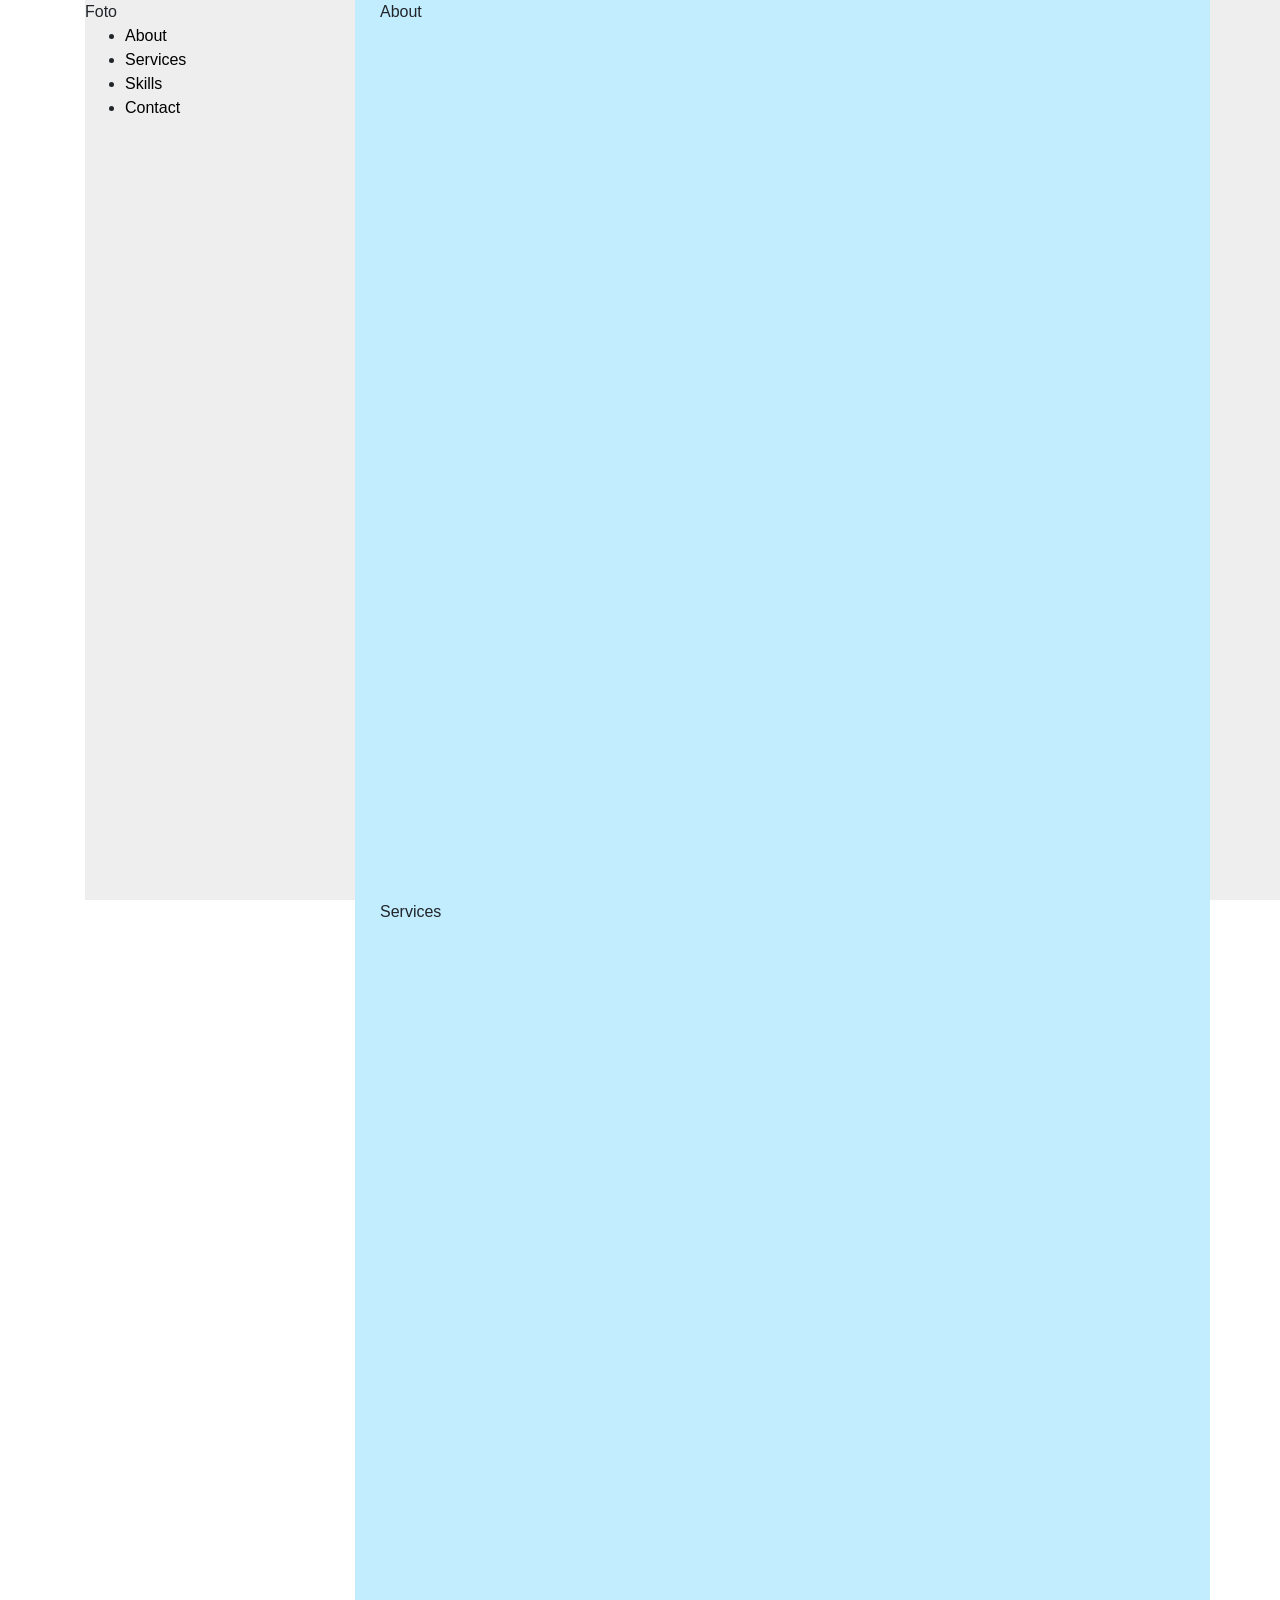
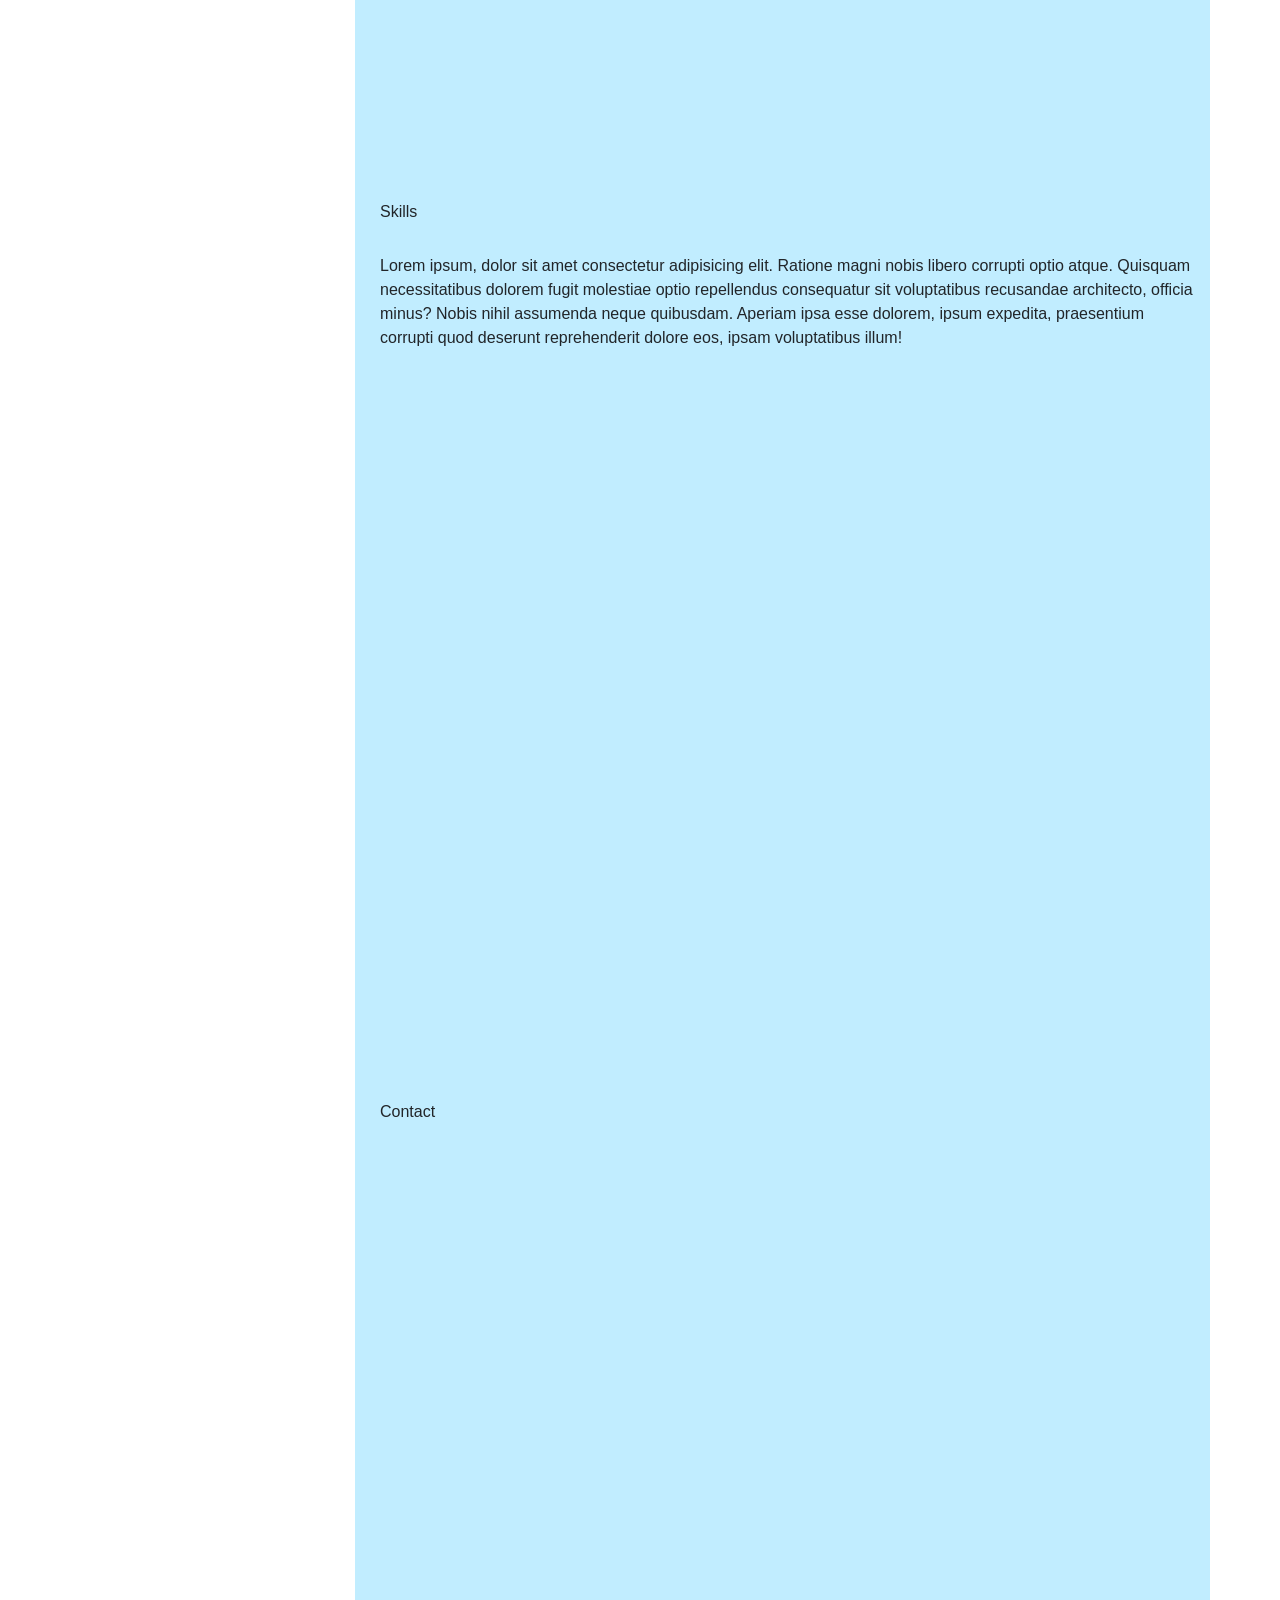
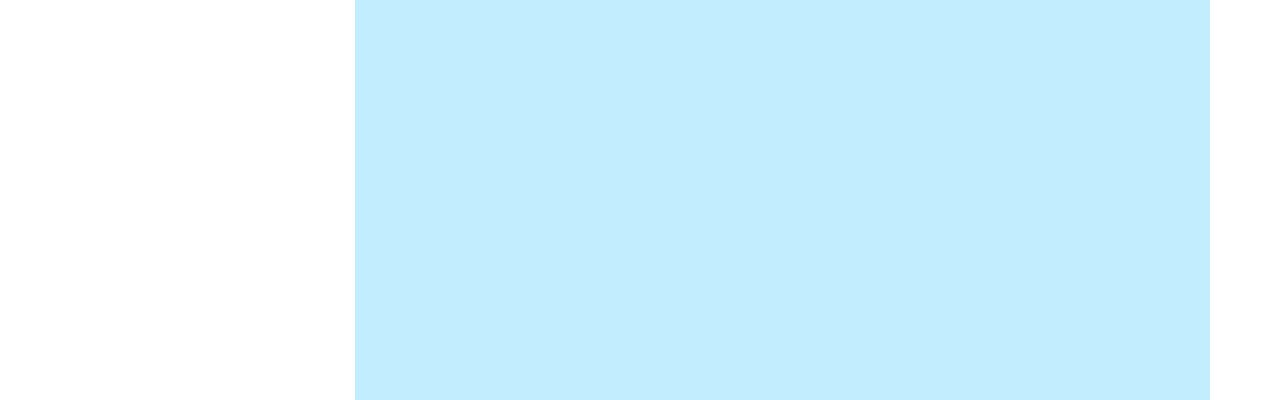
==== index.html @ c18e8842 "add icons and change a text color." ====
<!DOCTYPE html>
<html lang="en">
<head>
    <meta charset="UTF-8">
    <meta name="viewport" content="width=device-width, initial-scale=1.0">
    <meta http-equiv="X-UA-Compatible" content="ie=edge">
    <title>Portfolio</title>
    <!-- Custom fonts for this theme -->
  <link href="vendor/fontawesome-free/css/all.min.css" rel="stylesheet" type="text/css">
  
  <!-- Theme CSS -->
  <link href="css/portfolio.min.css" rel="stylesheet">
</head>
<body>
<main>
    <div class="container">
        <div class="row">
            <div class="col-md-3">
                <aside>
                    Foto 
                    <div class="icon-wrapper">
                            <i class="fab fa-facebook-square"></i>
                            <i class="fab fa-instagram"></i>
                            <i class="fab fa-twitter-square"></i>
                        </div>
                    <ul>
                        <li><a href="#about">About</a></li>
                        <li><a href="#services">Services</a></li>
                        <li><a href="#skills">Skills</a></li>
                        <li><a href="#contact">Contact</a></li> 
                    </ul>
                </aside>
            </div>
            <div class="col-md-9 main-content">
                <section id="about">
                    About
                </section> 
                <section id="services">
                    Services
                </section>
                <section id="skills">
                    Skills
                    <p>
                        Lorem ipsum, dolor sit amet consectetur adipisicing elit. Ratione magni nobis libero corrupti optio atque. Quisquam necessitatibus dolorem fugit molestiae optio repellendus consequatur sit voluptatibus recusandae architecto, officia minus? Nobis nihil assumenda neque quibusdam. Aperiam ipsa esse dolorem, ipsum expedita, praesentium corrupti quod deserunt reprehenderit dolore eos, ipsam voluptatibus illum!
                    </p>
                </section>
                 <section id="contact">
                    Contact
                 </section>
            </div>
        </div>
    </div>
</main>    



    <!-- Bootstrap core JavaScript -->
  <script src="vendor/jquery/jquery.min.js"></script>
  <script src="vendor/bootstrap/js/bootstrap.bundle.min.js"></script>

  <!-- Custom scripts for this template -->
  <script src="js/portfolio.min.js"></script>
</body>
</html>
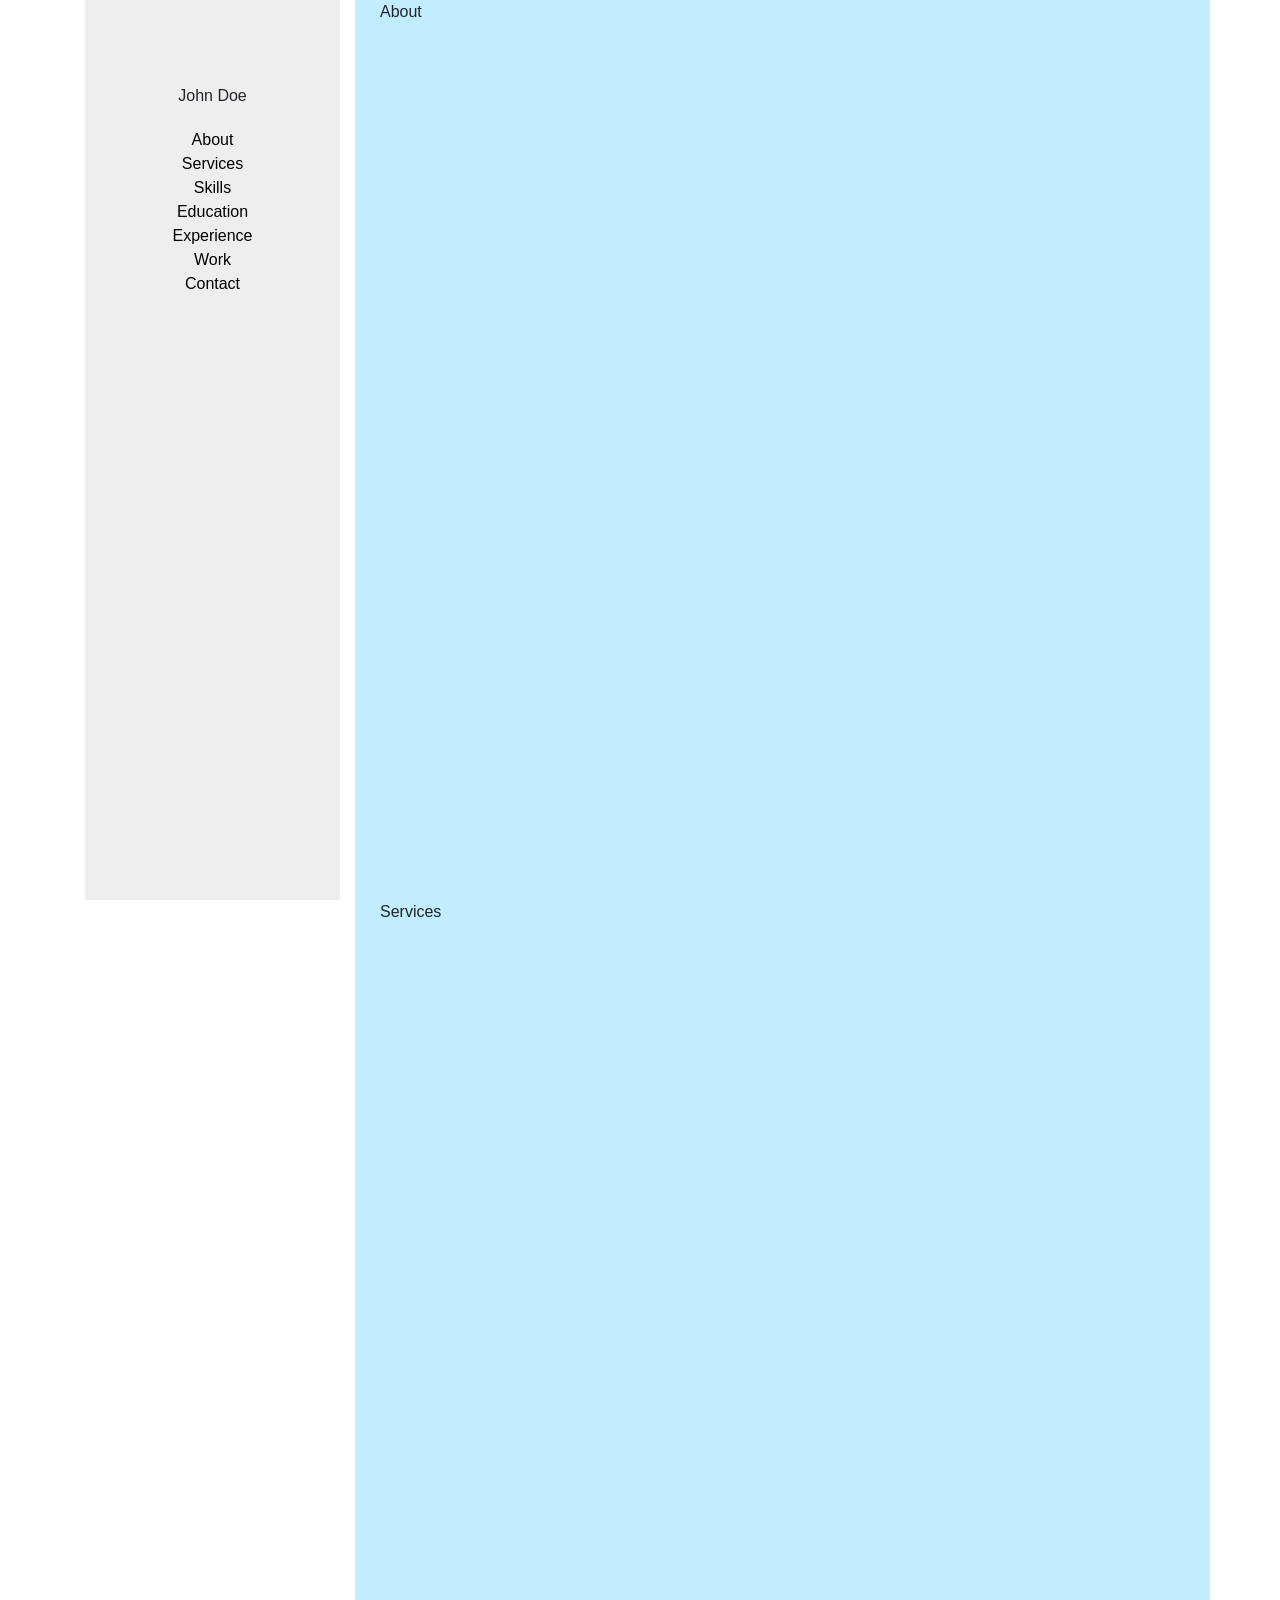
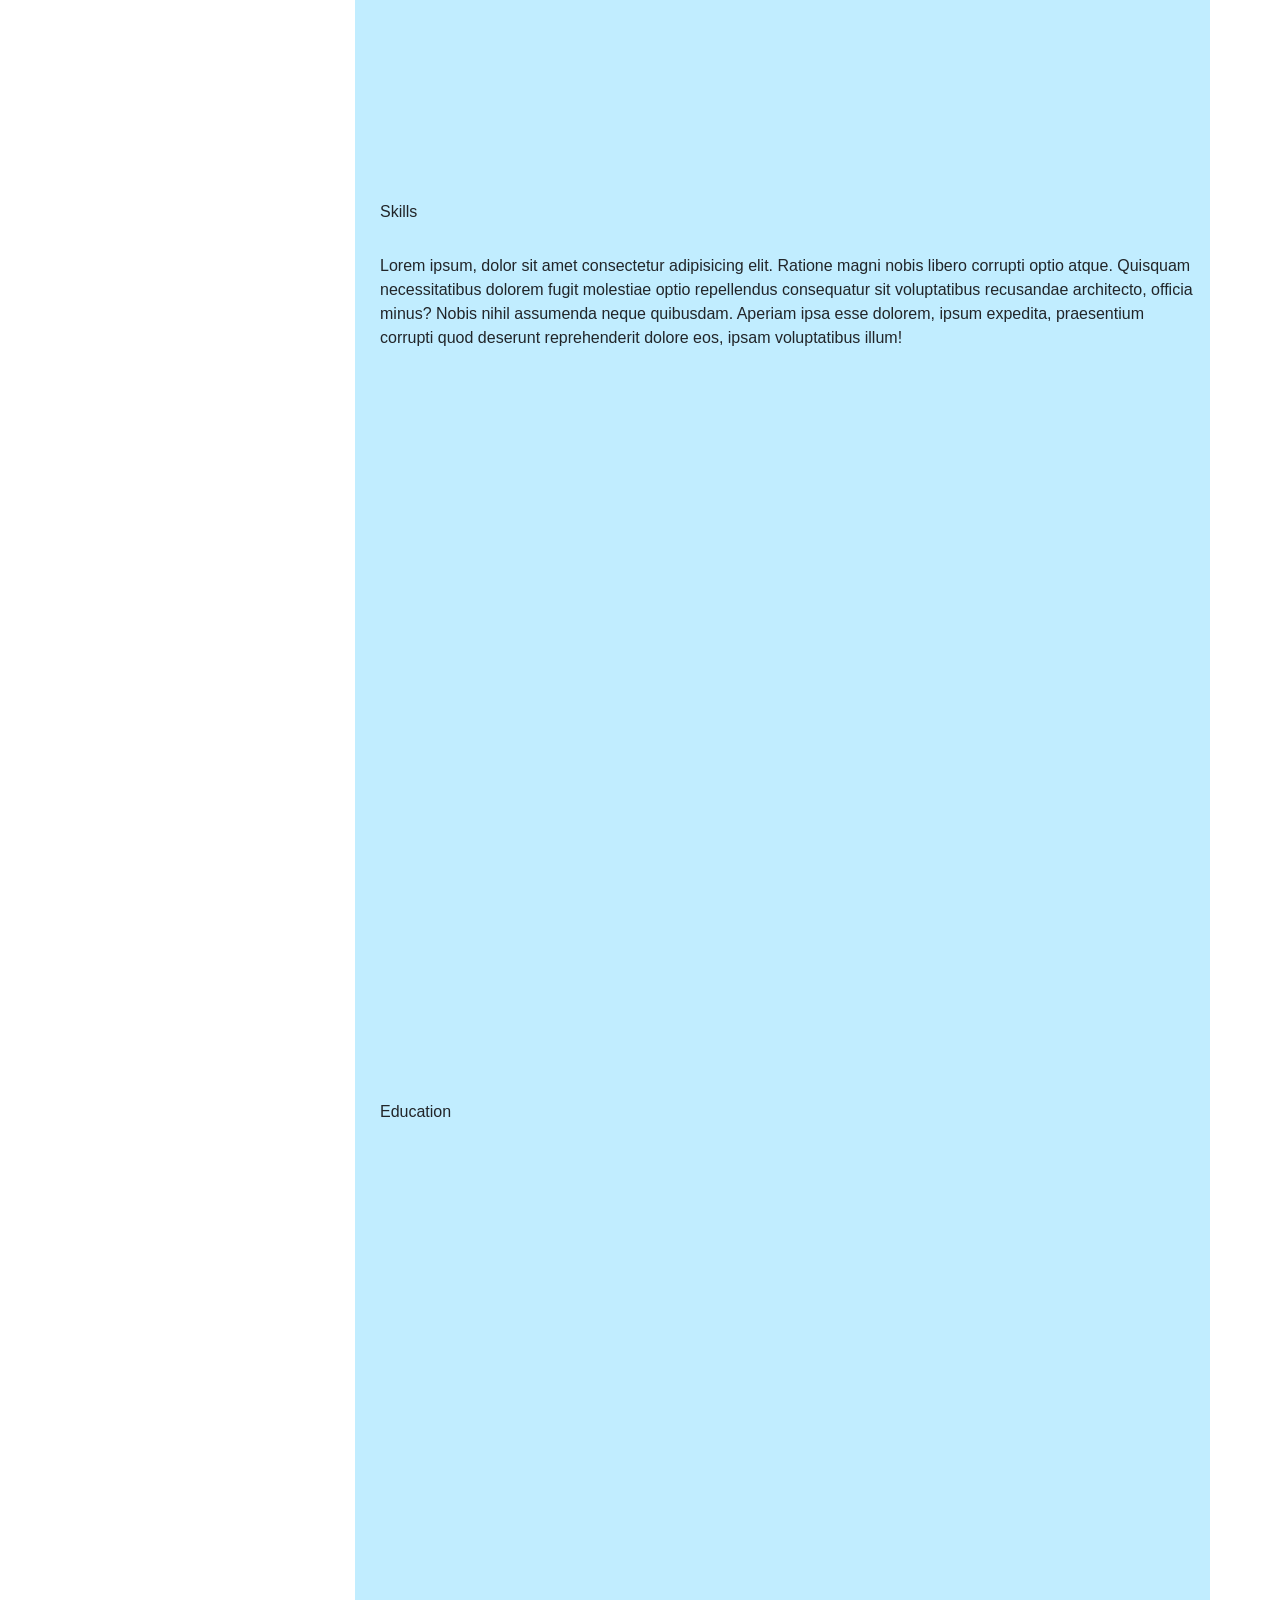
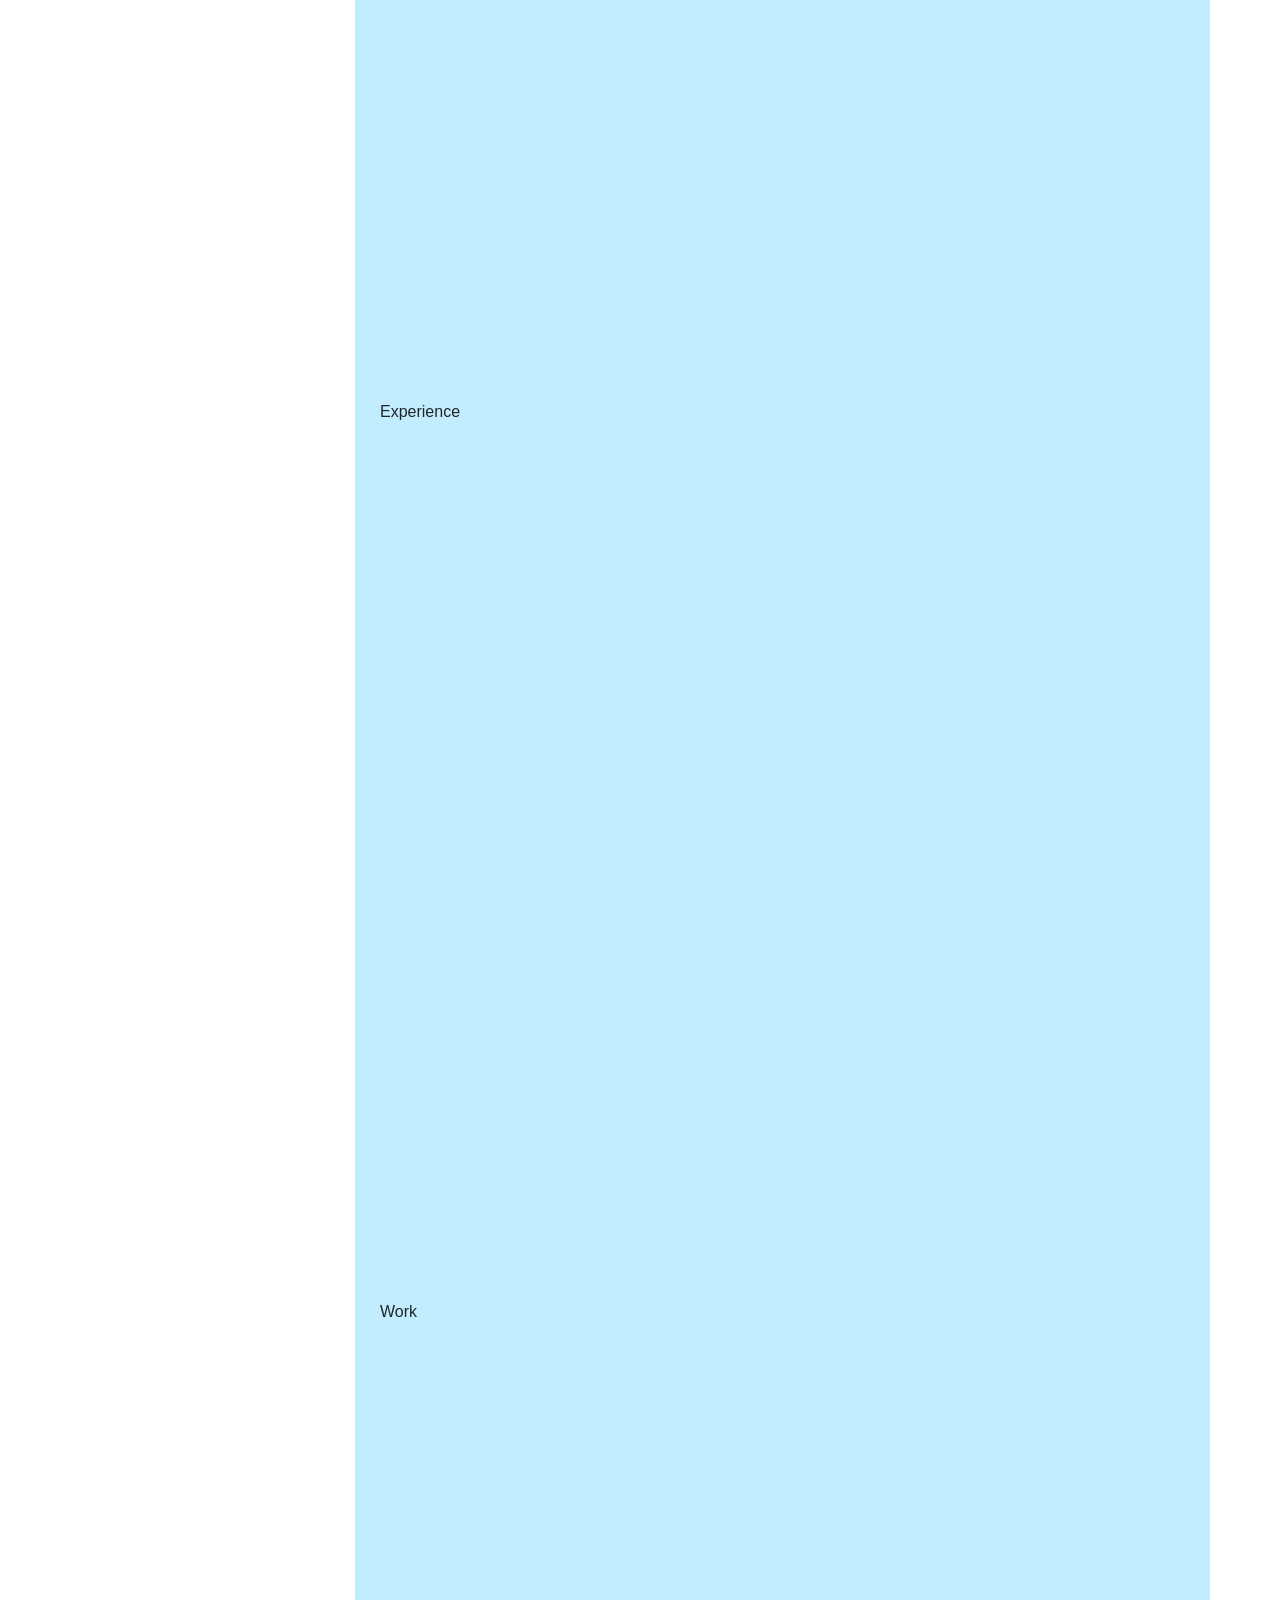
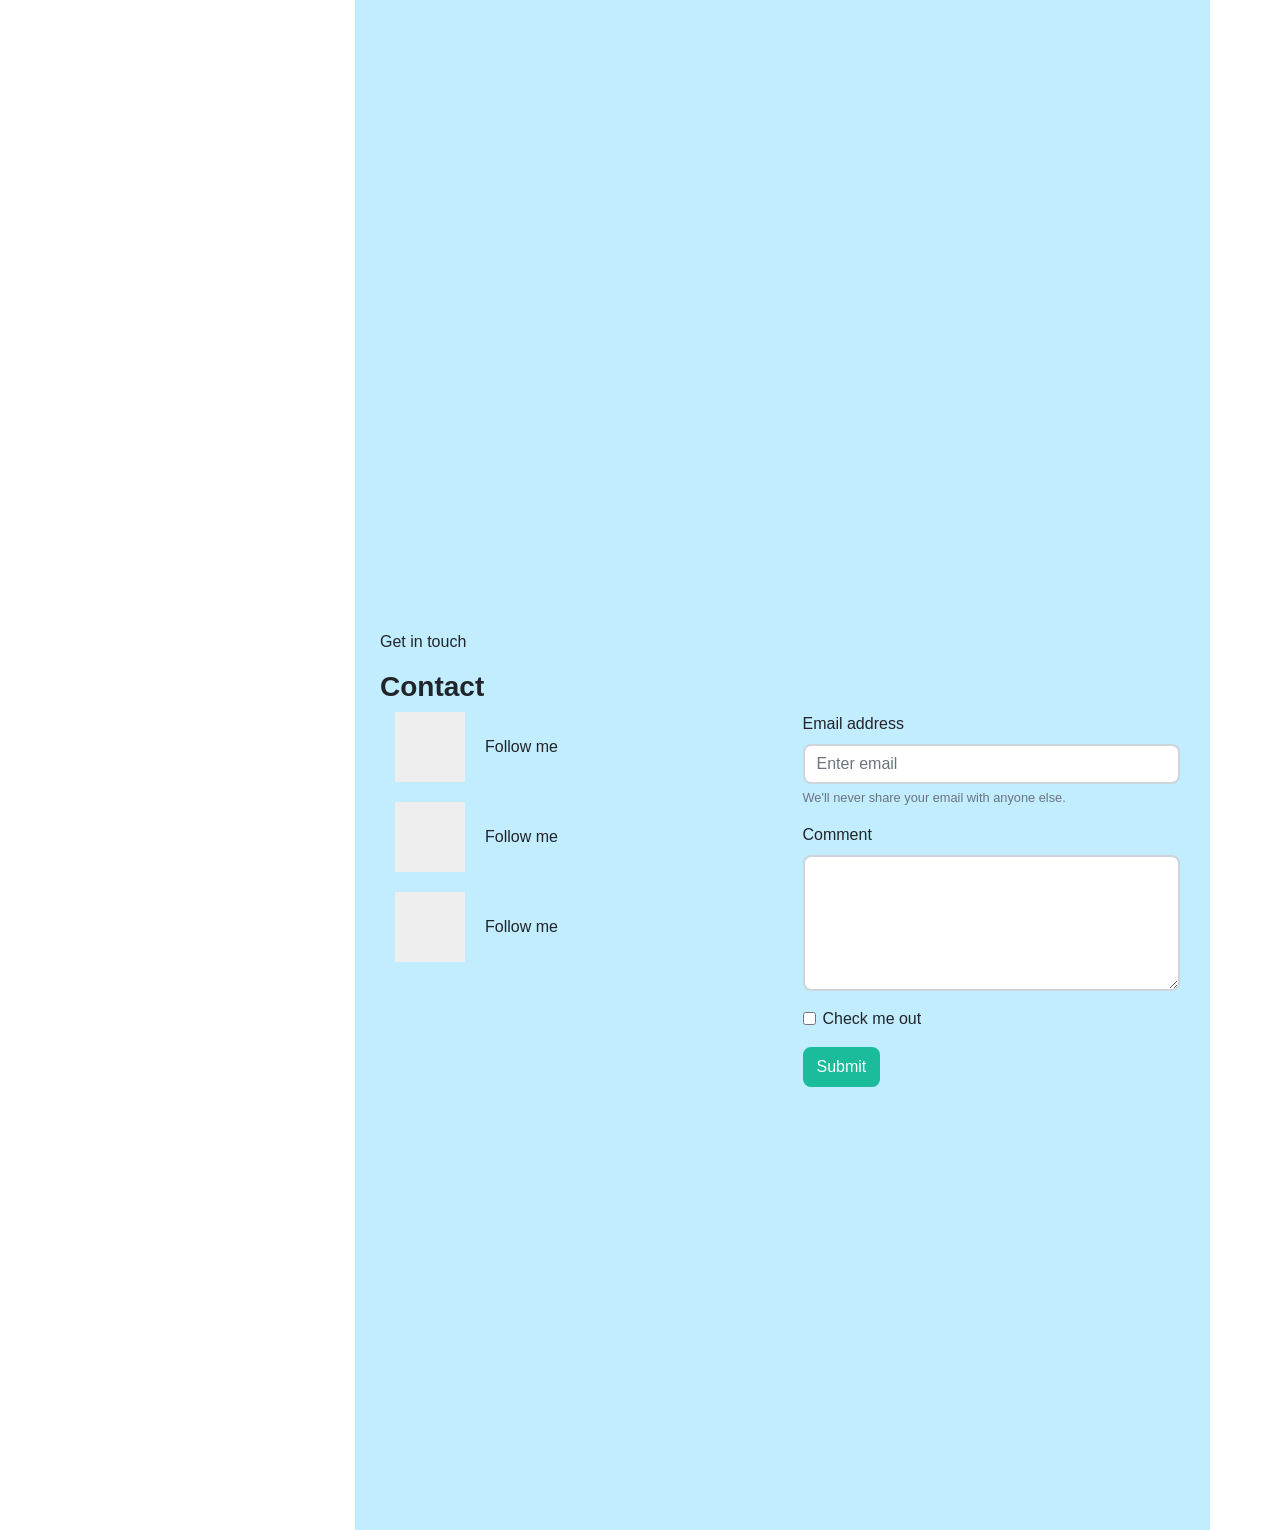
==== commit 3b097755: "Add a photo and create a section (Contact)." ====
--- a/index.html
+++ b/index.html
@@ -17,7 +17,10 @@
         <div class="row">
             <div class="col-md-3">
                 <aside>
-                    Foto 
+                    <div class="round-img">
+                        <img src="http://placekitten.com/g/400/400" alt="">
+                    </div> 
+                    <div class="name">John Doe</div>
                     <div class="icon-wrapper">
                             <i class="fab fa-facebook-square"></i>
                             <i class="fab fa-instagram"></i>
@@ -27,6 +30,9 @@
                         <li><a href="#about">About</a></li>
                         <li><a href="#services">Services</a></li>
                         <li><a href="#skills">Skills</a></li>
+                        <li><a href="#education">Education</a></li>
+                        <li><a href="#experience">Experience</a></li>
+                        <li><a href="#work">Work</a></li>
                         <li><a href="#contact">Contact</a></li> 
                     </ul>
                 </aside>
@@ -44,8 +50,66 @@
                         Lorem ipsum, dolor sit amet consectetur adipisicing elit. Ratione magni nobis libero corrupti optio atque. Quisquam necessitatibus dolorem fugit molestiae optio repellendus consequatur sit voluptatibus recusandae architecto, officia minus? Nobis nihil assumenda neque quibusdam. Aperiam ipsa esse dolorem, ipsum expedita, praesentium corrupti quod deserunt reprehenderit dolore eos, ipsam voluptatibus illum!
                     </p>
                 </section>
+                <section id="education">
+                    Education
+                </section>
+                <section id="experience">
+                    Experience
+                </section>
+                <section id="work">Work</section>
                  <section id="contact">
-                    Contact
+                     <p class="label">Get in touch</p>
+                    <h3>Contact</h3>
+                    <div class="container-fluid">
+                        <div class="row">
+                            <div class="col-md-6">
+                            <div class="wrapper-contact-elements">
+                                <div class="item">
+                                    <div class="icon">
+                                        <i class="fab fa-facebook-square"></i>
+                                    </div>
+                                    <div class="info">
+                                        Follow me
+                                    </div>
+                                </div>
+                                <div class="item">
+                                    <div class="icon">
+                                        <i class="fab fa-instagram"></i>
+                                    </div>
+                                    <div class="info">
+                                        Follow me
+                                    </div>
+                                </div>
+                                <div class="item">
+                                    <div class="icon">
+                                        <i class="fab fa-twitter-square"></i>
+                                    </div>
+                                    <div class="info">
+                                        Follow me
+                                    </div>
+                                </div>
+                            </div>    
+                            </div>
+                            <div class="col-md-6">
+                                <form>
+                                    <div class="form-group">
+                                        <label for="exampleInputEmail1">Email address</label>
+                                        <input type="email" class="form-control" id="exampleInputEmail1" aria-describedby="emailHelp" placeholder="Enter email">
+                                        <small id="emailHelp" class="form-text text-muted">We'll never share your email with anyone else.</small>
+                                    </div>
+                                    <div class="form-group">
+                                        <label for="comment-input">Comment</label>
+                                        <textarea class="form-control" id="comment-input" rows="5"></textarea>
+                                    </div>
+                                    <div class="form-group form-check">
+                                        <input type="checkbox" class="form-check-input" id="exampleCheck1">
+                                        <label class="form-check-label" for="exampleCheck1">Check me out</label>
+                                    </div>
+                                    <button type="submit" class="btn btn-primary">Submit</button>
+                                </form>
+                            </div>
+                        </div>
+                    </div>
                  </section>
             </div>
         </div>
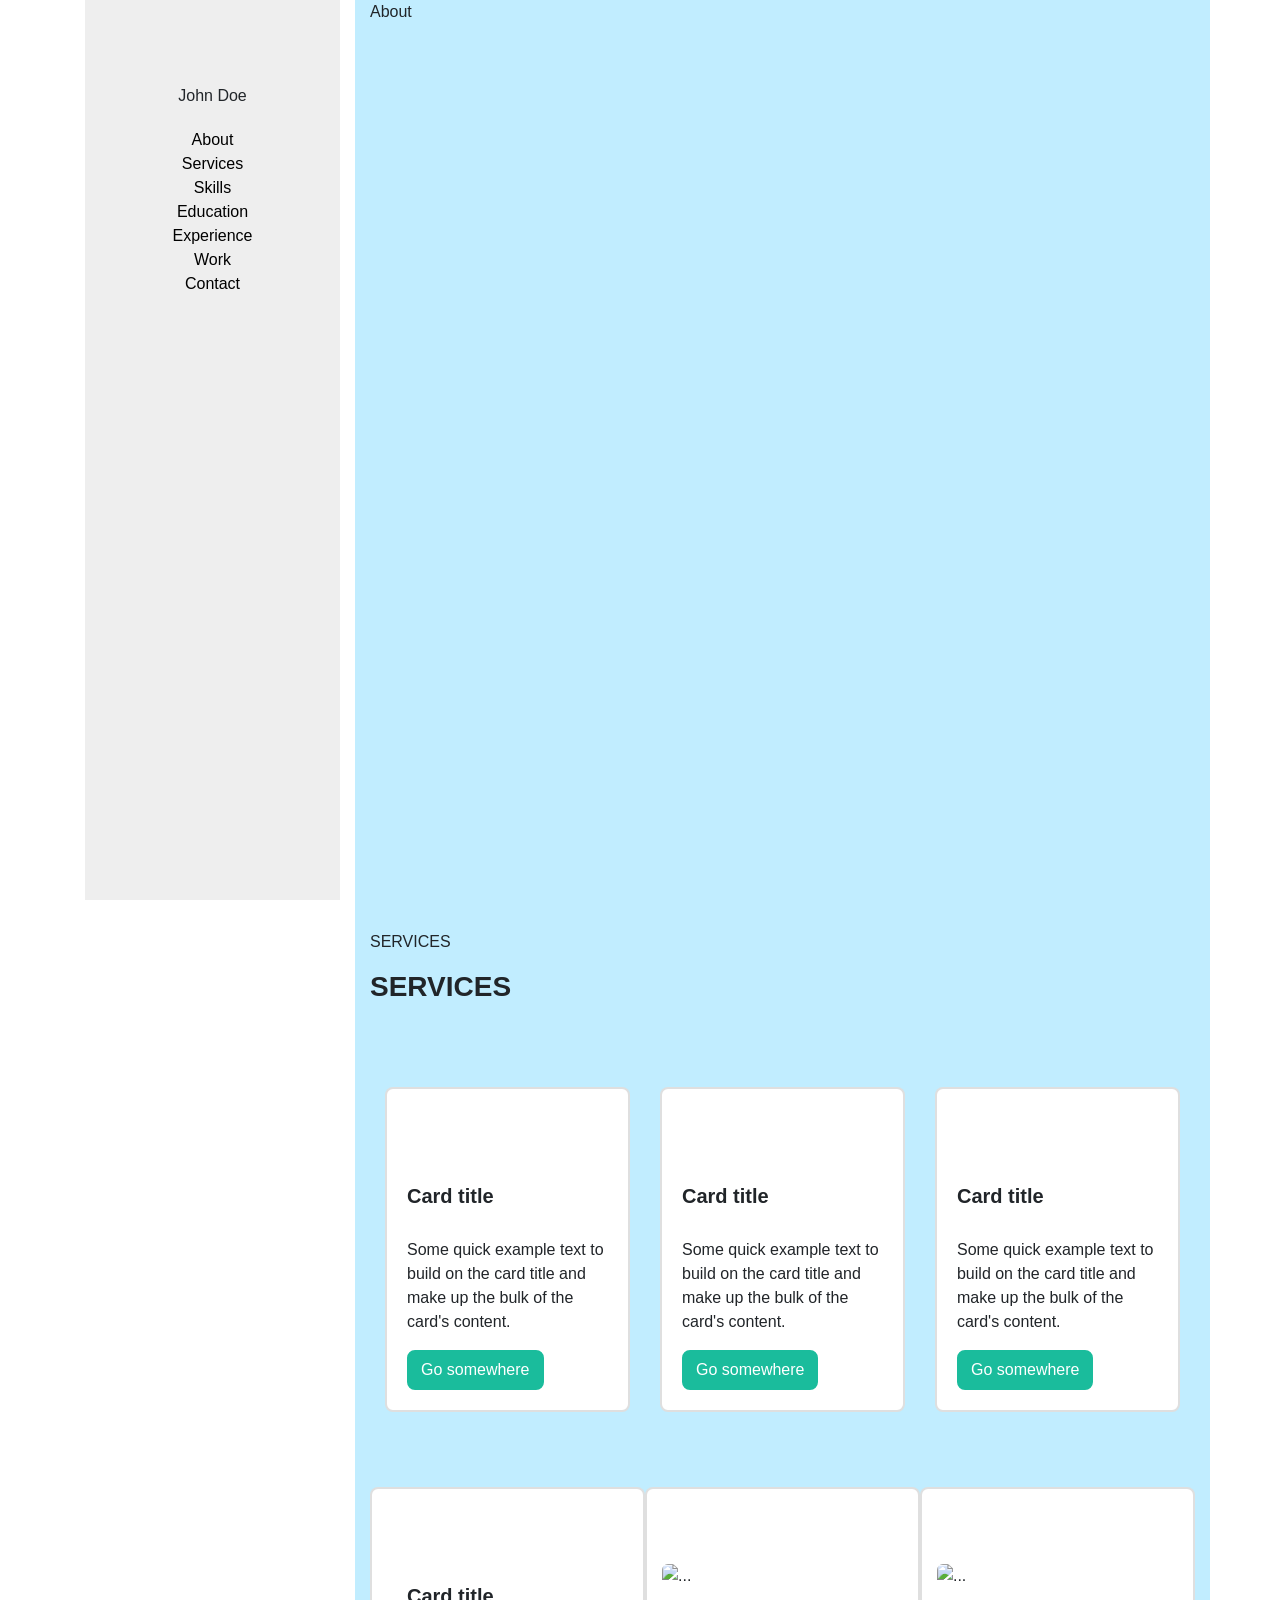
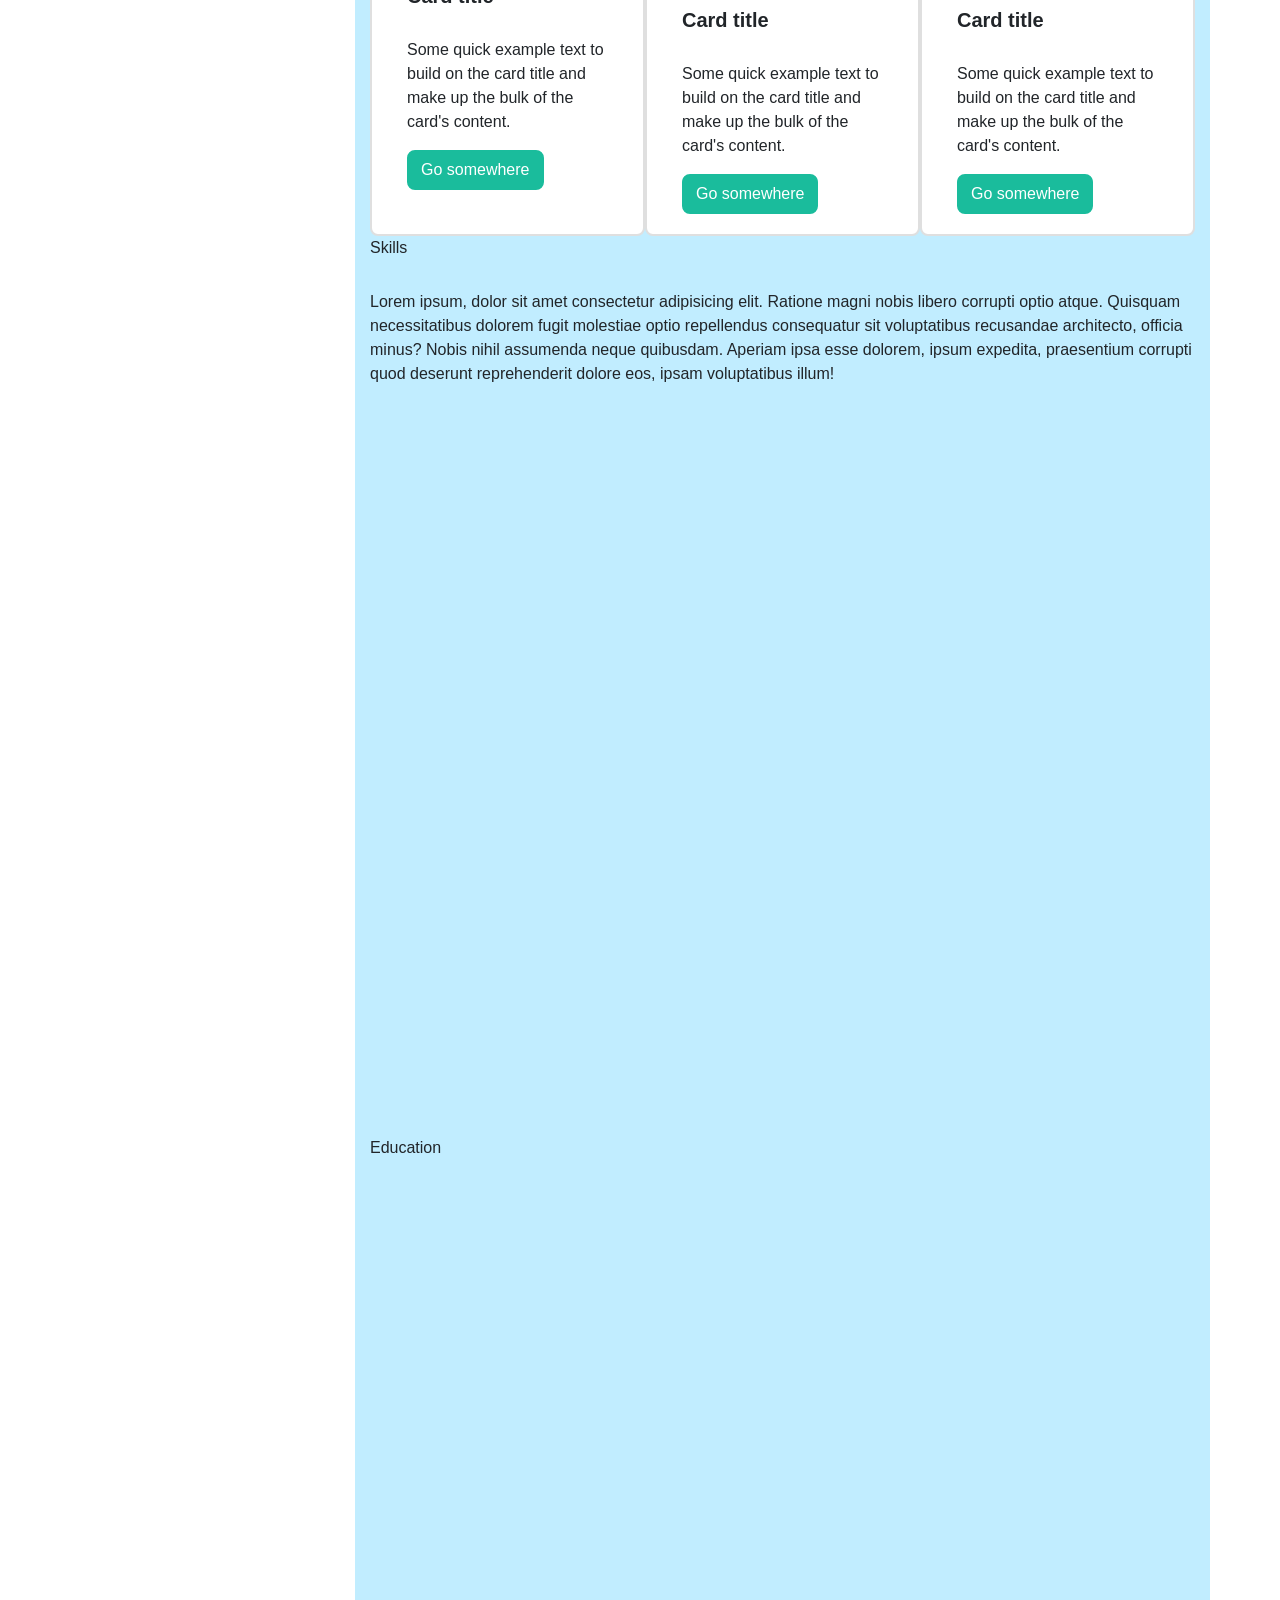
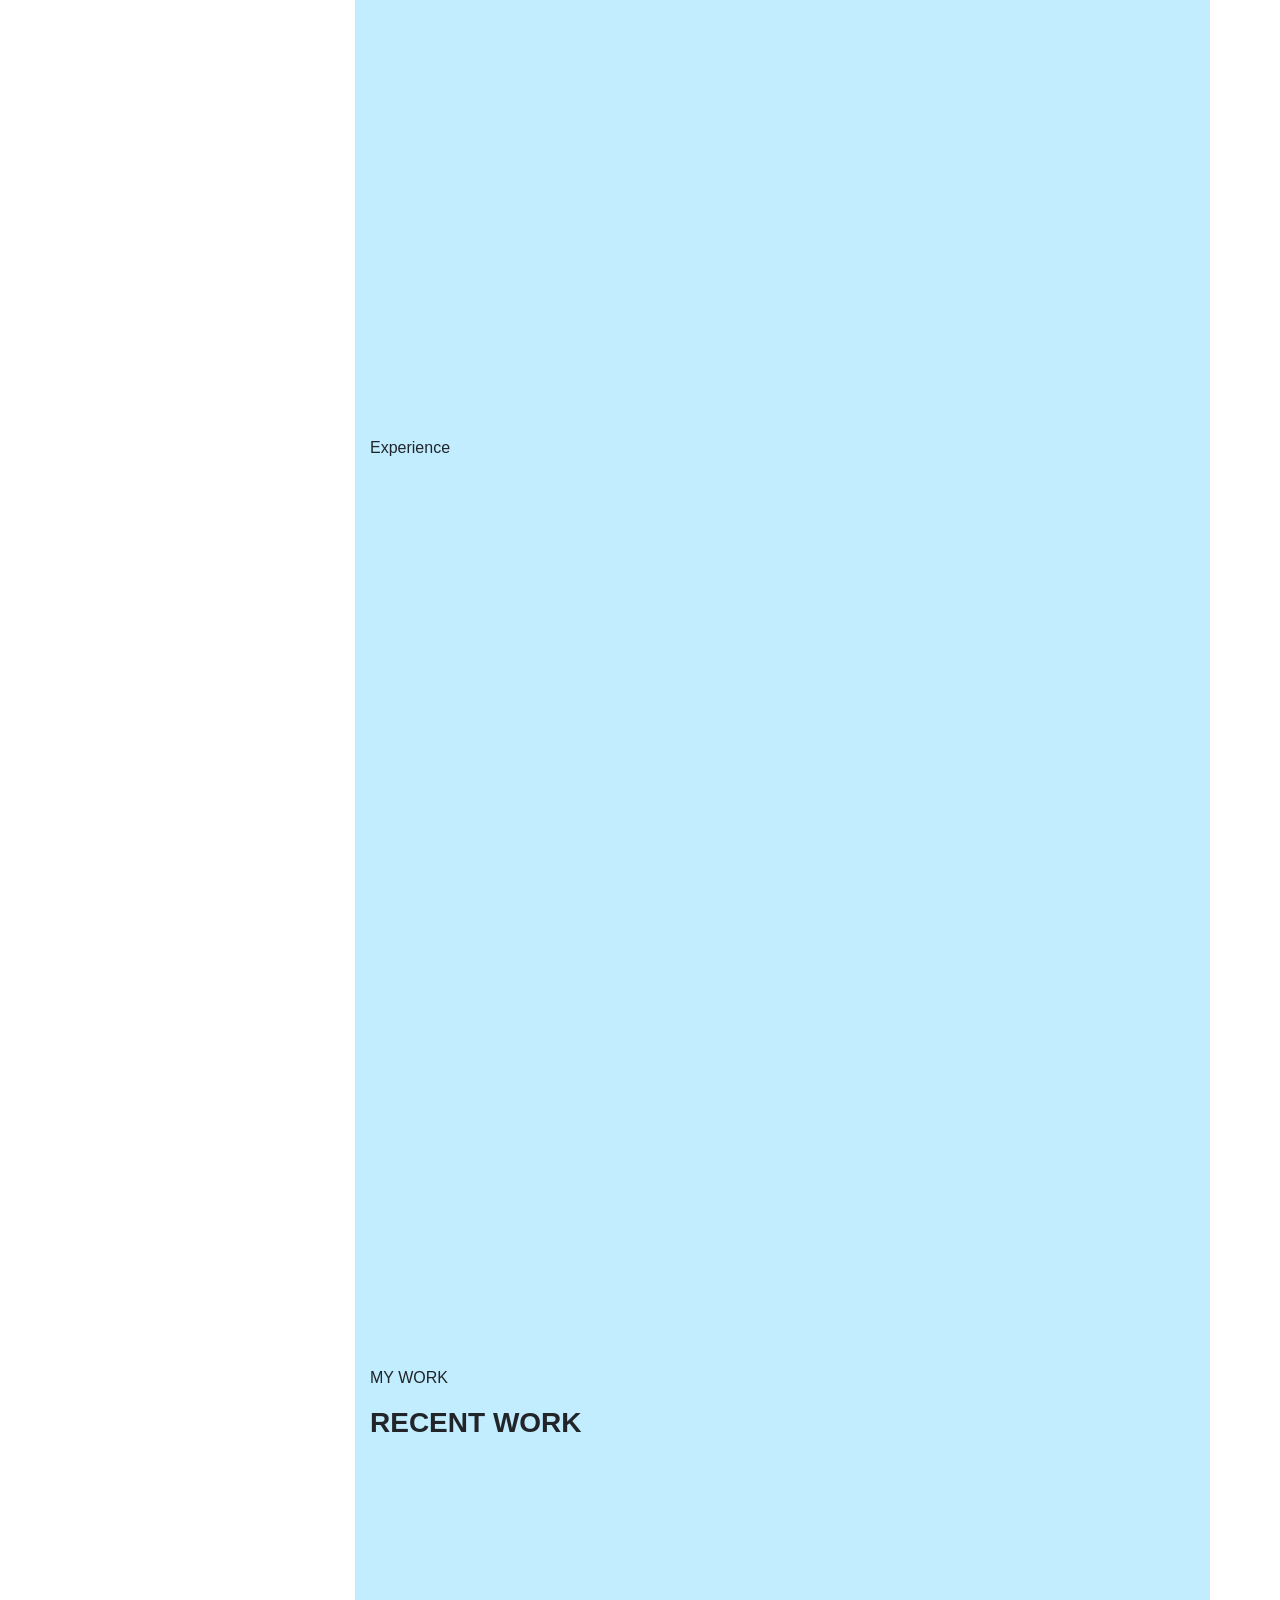
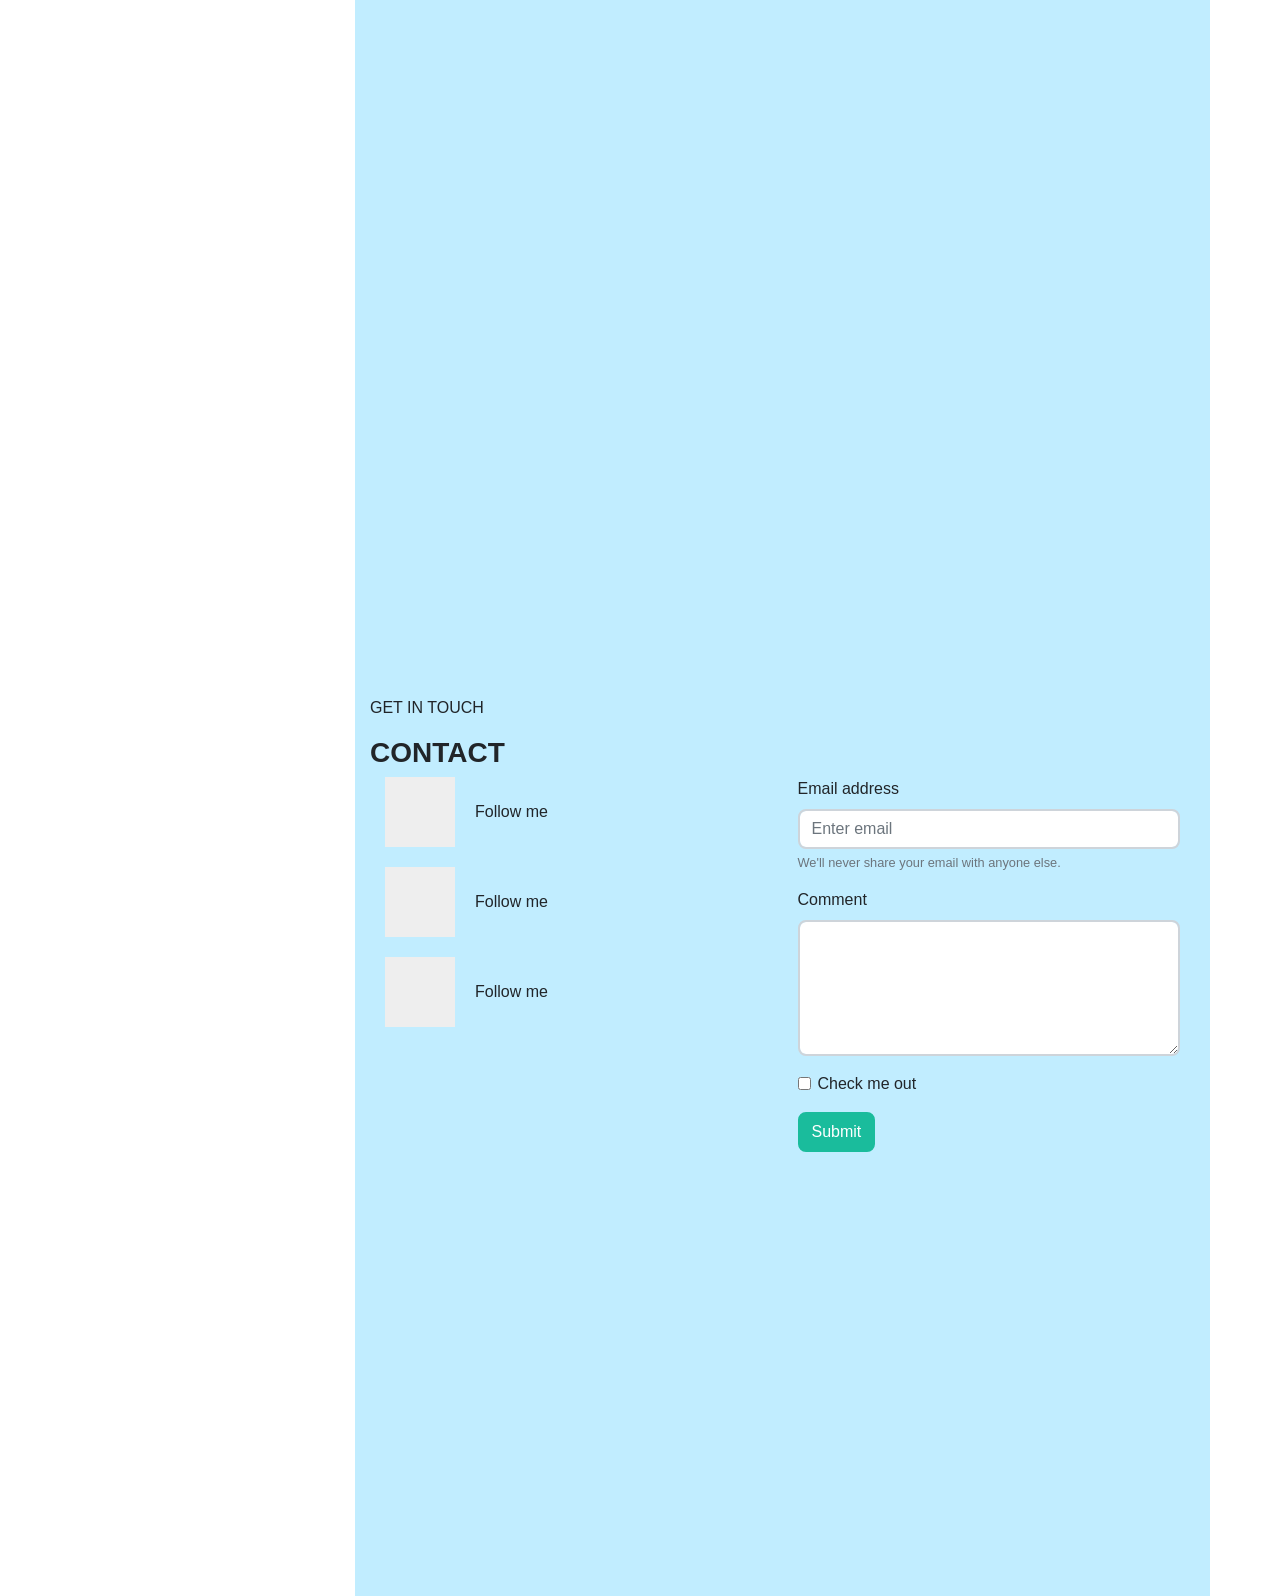
==== commit 6dc58925: "add a cards for section "services", change styles." ====
--- a/index.html
+++ b/index.html
@@ -1,128 +1,196 @@
 <!DOCTYPE html>
 <html lang="en">
+
 <head>
     <meta charset="UTF-8">
     <meta name="viewport" content="width=device-width, initial-scale=1.0">
     <meta http-equiv="X-UA-Compatible" content="ie=edge">
     <title>Portfolio</title>
     <!-- Custom fonts for this theme -->
-  <link href="vendor/fontawesome-free/css/all.min.css" rel="stylesheet" type="text/css">
-  
-  <!-- Theme CSS -->
-  <link href="css/portfolio.min.css" rel="stylesheet">
+    <link href="vendor/fontawesome-free/css/all.min.css" rel="stylesheet" type="text/css">
+
+    <!-- Theme CSS -->
+    <link href="css/portfolio.min.css" rel="stylesheet">
 </head>
+
 <body>
-<main>
-    <div class="container">
-        <div class="row">
-            <div class="col-md-3">
-                <aside>
-                    <div class="round-img">
-                        <img src="http://placekitten.com/g/400/400" alt="">
-                    </div> 
-                    <div class="name">John Doe</div>
-                    <div class="icon-wrapper">
-                            <i class="fab fa-facebook-square"></i>
-                            <i class="fab fa-instagram"></i>
-                            <i class="fab fa-twitter-square"></i>
+    <main>
+        <div class="container">
+            <div class="row">
+                <div class="col-md-3">
+                    <aside>
+                        <div class="round-img">
+                            <img src="http://placekitten.com/g/400/400" alt="">
                         </div>
-                    <ul>
-                        <li><a href="#about">About</a></li>
-                        <li><a href="#services">Services</a></li>
-                        <li><a href="#skills">Skills</a></li>
-                        <li><a href="#education">Education</a></li>
-                        <li><a href="#experience">Experience</a></li>
-                        <li><a href="#work">Work</a></li>
-                        <li><a href="#contact">Contact</a></li> 
-                    </ul>
-                </aside>
-            </div>
-            <div class="col-md-9 main-content">
-                <section id="about">
-                    About
-                </section> 
-                <section id="services">
-                    Services
-                </section>
-                <section id="skills">
-                    Skills
-                    <p>
-                        Lorem ipsum, dolor sit amet consectetur adipisicing elit. Ratione magni nobis libero corrupti optio atque. Quisquam necessitatibus dolorem fugit molestiae optio repellendus consequatur sit voluptatibus recusandae architecto, officia minus? Nobis nihil assumenda neque quibusdam. Aperiam ipsa esse dolorem, ipsum expedita, praesentium corrupti quod deserunt reprehenderit dolore eos, ipsam voluptatibus illum!
-                    </p>
-                </section>
-                <section id="education">
-                    Education
-                </section>
-                <section id="experience">
-                    Experience
-                </section>
-                <section id="work">Work</section>
-                 <section id="contact">
-                     <p class="label">Get in touch</p>
-                    <h3>Contact</h3>
-                    <div class="container-fluid">
-                        <div class="row">
-                            <div class="col-md-6">
-                            <div class="wrapper-contact-elements">
-                                <div class="item">
-                                    <div class="icon">
-                                        <i class="fab fa-facebook-square"></i>
-                                    </div>
-                                    <div class="info">
-                                        Follow me
+                        <div class="name">John Doe</div>
+                        <ul>
+                            <li><a href="#about">About</a></li>
+                            <li><a href="#services">Services</a></li>
+                            <li><a href="#skills">Skills</a></li>
+                            <li><a href="#education">Education</a></li>
+                            <li><a href="#experience">Experience</a></li>
+                            <li><a href="#work">Work</a></li>
+                            <li><a href="#contact">Contact</a></li>
+                        </ul>
+                    </aside>
+                </div>
+                <div class="col-md-9 main-content">
+                    <section id="about">
+                        About
+                    </section>
+                    <section id="services">
+                            <p class="cards">SERVICES</p>
+                        <h3>SERVICES</h3>
+                        <div class="wrapper-card-elements">
+                        <div class="container-fluid">
+                                            <div class="row">
+                                                <div class="col-md-4">
+                                                    <div class="card">
+                                                    <div class="hex-img">
+                                                        <i class="fab fa-twitter"></i>
+                                                    </div>
+                                                        <div class="card-body">
+                                                            <h5 class="card-title">Card title</h5>
+                                                            <p class="card-text">Some quick example text to build on the card title and make up the bulk of the card's content.</p>
+                                                            <a href="#" class="btn btn-primary">Go somewhere</a>
+                                                        </div>
+                                                    </div>
+                                                </div>
+                                                    <div class="col-md-4" >
+                                                            <div class="card">
+                                                            <div class="hex-img">
+                                                                    <i class="fab fa-twitter"></i>
+                                                                </div>
+                                                        <div class="card-body">
+                                                            <h5 class="card-title">Card title</h5>
+                                                            <p class="card-text">Some quick example text to build on the card title and make up the bulk of the card's content.</p>
+                                                            <a href="#" class="btn btn-primary">Go somewhere</a>
+                                                        </div>
+                                                    </div>
+                                                </div>
+                                                    <div class="col-md-4" >
+                                                            <div class="card">
+                                                            <div class="hex-img">
+                                                                    <i class="fab fa-twitter"></i>
+                                                                </div>
+                                                        <div class="card-body">
+                                                            <h5 class="card-title">Card title</h5>
+                                                            <p class="card-text">Some quick example text to build on the card title and make up the bulk of the card's content.</p>
+                                                            <a href="#" class="btn btn-primary">Go somewhere</a>
+                                                        </div>
+                                                    </div>
+                                                </div>
+                                                    <div class="card col-md-4">
+                                                            <div class="hex-img hex-img-orange">
+                                                                    <i class="fab fa-facebook"></i>
+                                                                </div>
+                                                            <div class="card-body">
+                                                                <h5 class="card-title">Card title</h5>
+                                                                <p class="card-text">Some quick example text to build on the card title and make up the bulk of the card's content.</p>
+                                                                <a href="#" class="btn btn-primary">Go somewhere</a>
+                                                            </div>
+                                                        </div>
+                                                        <div class="card col-md-4">
+                                                            <img src="..." class="card-img-top" alt="...">
+                                                            <div class="card-body">
+                                                                <h5 class="card-title">Card title</h5>
+                                                                <p class="card-text">Some quick example text to build on the card title and make up the bulk of the card's content.</p>
+                                                                <a href="#" class="btn btn-primary">Go somewhere</a>
+                                                            </div>
+                                                        </div>
+                                                        <div class="card col-md-4">
+                                                            <img src="..." class="card-img-top" alt="...">
+                                                            <div class="card-body">
+                                                                <h5 class="card-title">Card title</h5>
+                                                                <p class="card-text">Some quick example text to build on the card title and make up the bulk of the card's content.</p>
+                                                                <a href="#" class="btn btn-primary">Go somewhere</a>
+                                                            </div>
+                                                        </div>
+                                            </div>
+                                        </div>
+                    </section>
+                    <section id="skills">
+                        Skills
+                        <p>
+                            Lorem ipsum, dolor sit amet consectetur adipisicing elit. Ratione magni nobis libero corrupti optio atque. Quisquam necessitatibus dolorem fugit molestiae optio repellendus consequatur sit voluptatibus recusandae architecto, officia minus? Nobis nihil assumenda neque quibusdam. Aperiam ipsa esse dolorem, ipsum expedita, praesentium corrupti quod deserunt reprehenderit dolore eos, ipsam voluptatibus illum!
+                        </p>
+                    </section>
+                    <section id="education">
+                        Education
+                    </section>
+                    <section id="experience">
+                        Experience
+                    </section>
+                    <section id="work">
+                        <p class="my-work">MY WORK</p>
+                        <h3>RECENT WORK</h3>
+                    </section>
+
+                    <section id="contact">
+                        <p class="label">GET IN TOUCH</p>
+                        <h3>CONTACT</h3>
+                        <div class="container-fluid">
+                            <div class="row">
+                                <div class="col-md-6">
+                                    <div class="wrapper-contact-elements">
+                                        <div class="item">
+                                            <div class="icon">
+                                                <i class="fab fa-facebook-square"></i>
+                                            </div>
+                                            <div class="info">
+                                                Follow me
+                                            </div>
+                                        </div>
+                                        <div class="item">
+                                            <div class="icon">
+                                                <i class="fab fa-instagram"></i>
+                                            </div>
+                                            <div class="info">
+                                                Follow me
+                                            </div>
+                                        </div>
+                                        <div class="item">
+                                            <div class="icon">
+                                                <i class="fab fa-twitter-square"></i>
+                                            </div>
+                                            <div class="info">
+                                                Follow me
+                                            </div>
+                                        </div>
                                     </div>
                                 </div>
-                                <div class="item">
-                                    <div class="icon">
-                                        <i class="fab fa-instagram"></i>
-                                    </div>
-                                    <div class="info">
-                                        Follow me
-                                    </div>
+                                <div class="col-md-6">
+                                    <form>
+                                        <div class="form-group">
+                                            <label for="exampleInputEmail1">Email address</label>
+                                            <input type="email" class="form-control" id="exampleInputEmail1" aria-describedby="emailHelp" placeholder="Enter email">
+                                            <small id="emailHelp" class="form-text text-muted">We'll never share your email with anyone else.</small>
+                                        </div>
+                                        <div class="form-group">
+                                            <label for="comment-input">Comment</label>
+                                            <textarea class="form-control" id="comment-input" rows="5"></textarea>
+                                        </div>
+                                        <div class="form-group form-check">
+                                            <input type="checkbox" class="form-check-input" id="exampleCheck1">
+                                            <label class="form-check-label" for="exampleCheck1">Check me out</label>
+                                        </div>
+                                        <button type="submit" class="btn btn-primary">Submit</button>
+                                    </form>
                                 </div>
-                                <div class="item">
-                                    <div class="icon">
-                                        <i class="fab fa-twitter-square"></i>
-                                    </div>
-                                    <div class="info">
-                                        Follow me
-                                    </div>
-                                </div>
-                            </div>    
-                            </div>
-                            <div class="col-md-6">
-                                <form>
-                                    <div class="form-group">
-                                        <label for="exampleInputEmail1">Email address</label>
-                                        <input type="email" class="form-control" id="exampleInputEmail1" aria-describedby="emailHelp" placeholder="Enter email">
-                                        <small id="emailHelp" class="form-text text-muted">We'll never share your email with anyone else.</small>
-                                    </div>
-                                    <div class="form-group">
-                                        <label for="comment-input">Comment</label>
-                                        <textarea class="form-control" id="comment-input" rows="5"></textarea>
-                                    </div>
-                                    <div class="form-group form-check">
-                                        <input type="checkbox" class="form-check-input" id="exampleCheck1">
-                                        <label class="form-check-label" for="exampleCheck1">Check me out</label>
-                                    </div>
-                                    <button type="submit" class="btn btn-primary">Submit</button>
-                                </form>
                             </div>
                         </div>
+                    </section>
                     </div>
-                 </section>
+                </div>
             </div>
-        </div>
-    </div>
-</main>    
-
-
+    </main>
 
     <!-- Bootstrap core JavaScript -->
-  <script src="vendor/jquery/jquery.min.js"></script>
-  <script src="vendor/bootstrap/js/bootstrap.bundle.min.js"></script>
+    <script src="vendor/jquery/jquery.min.js"></script>
+    <script src="vendor/bootstrap/js/bootstrap.bundle.min.js"></script>
 
-  <!-- Custom scripts for this template -->
-  <script src="js/portfolio.min.js"></script>
+    <!-- Custom scripts for this template -->
+    <script src="js/portfolio.min.js"></script>
 </body>
+
 </html>
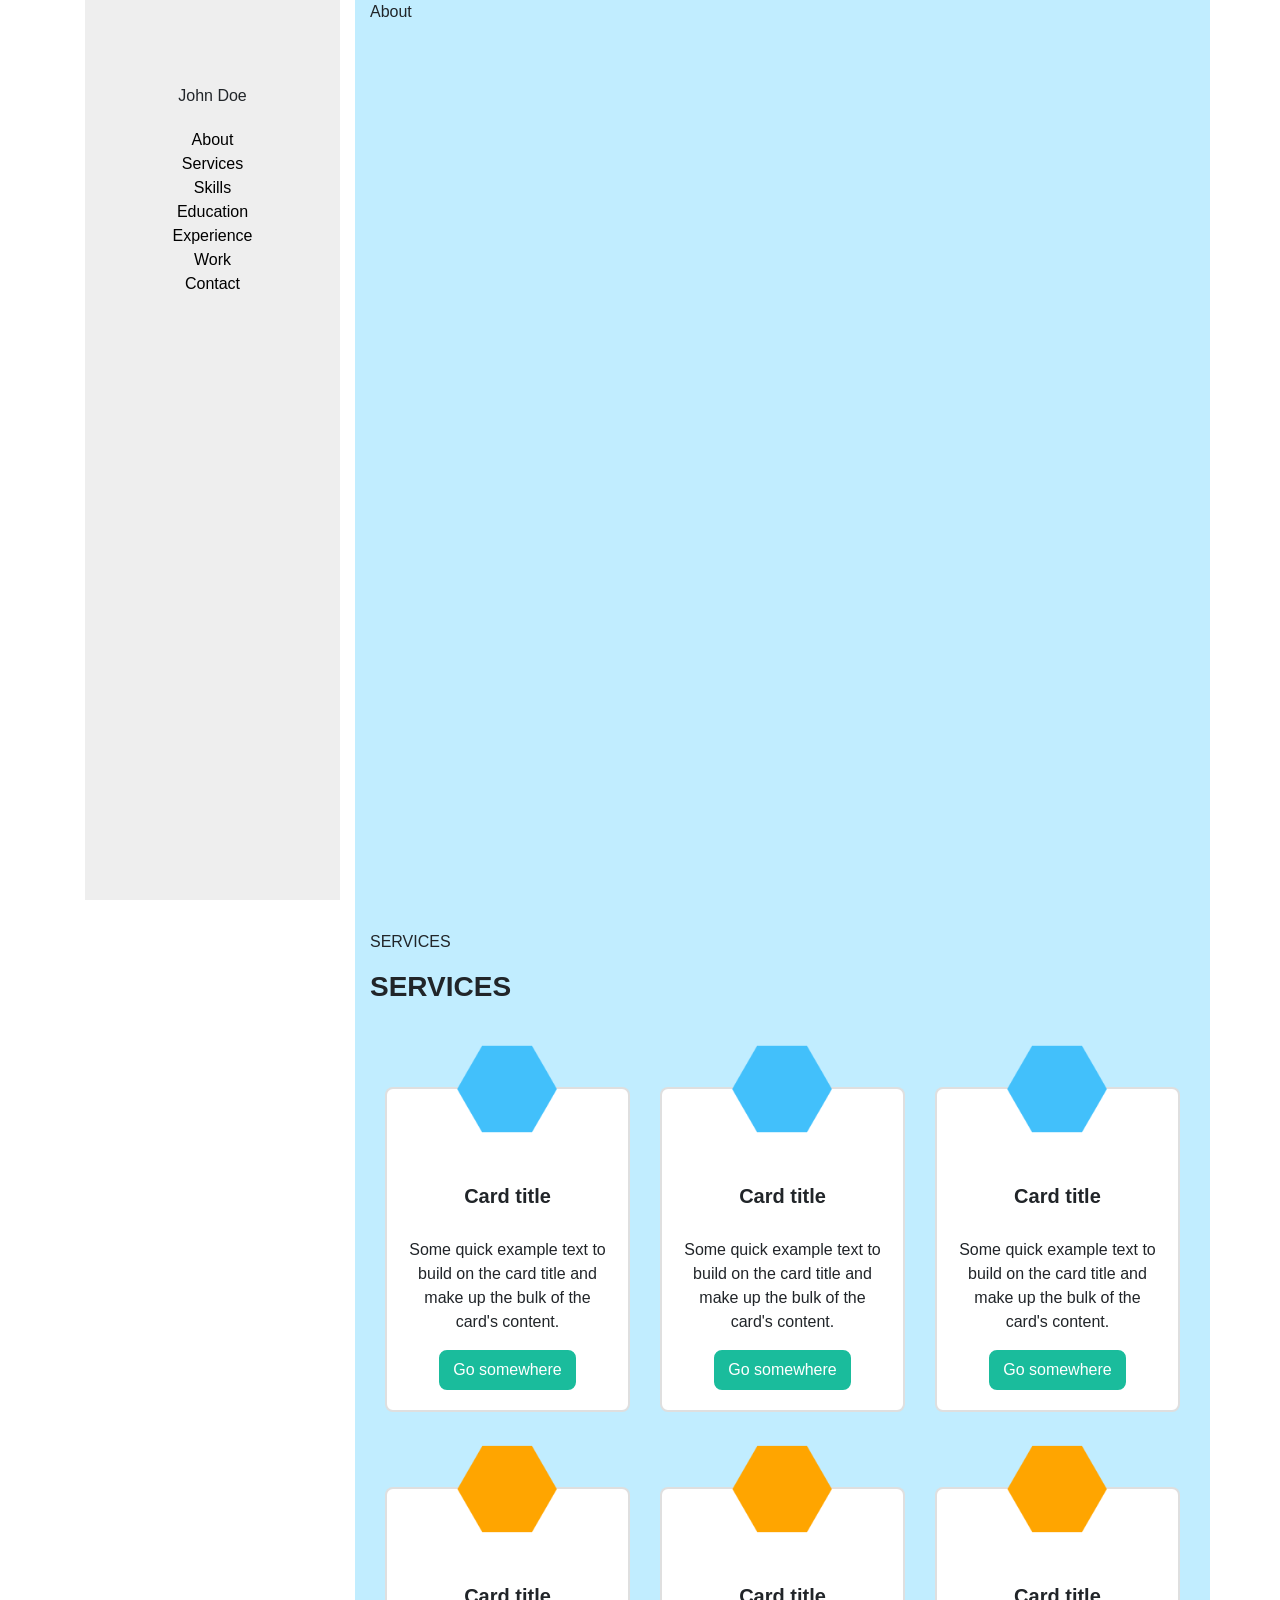
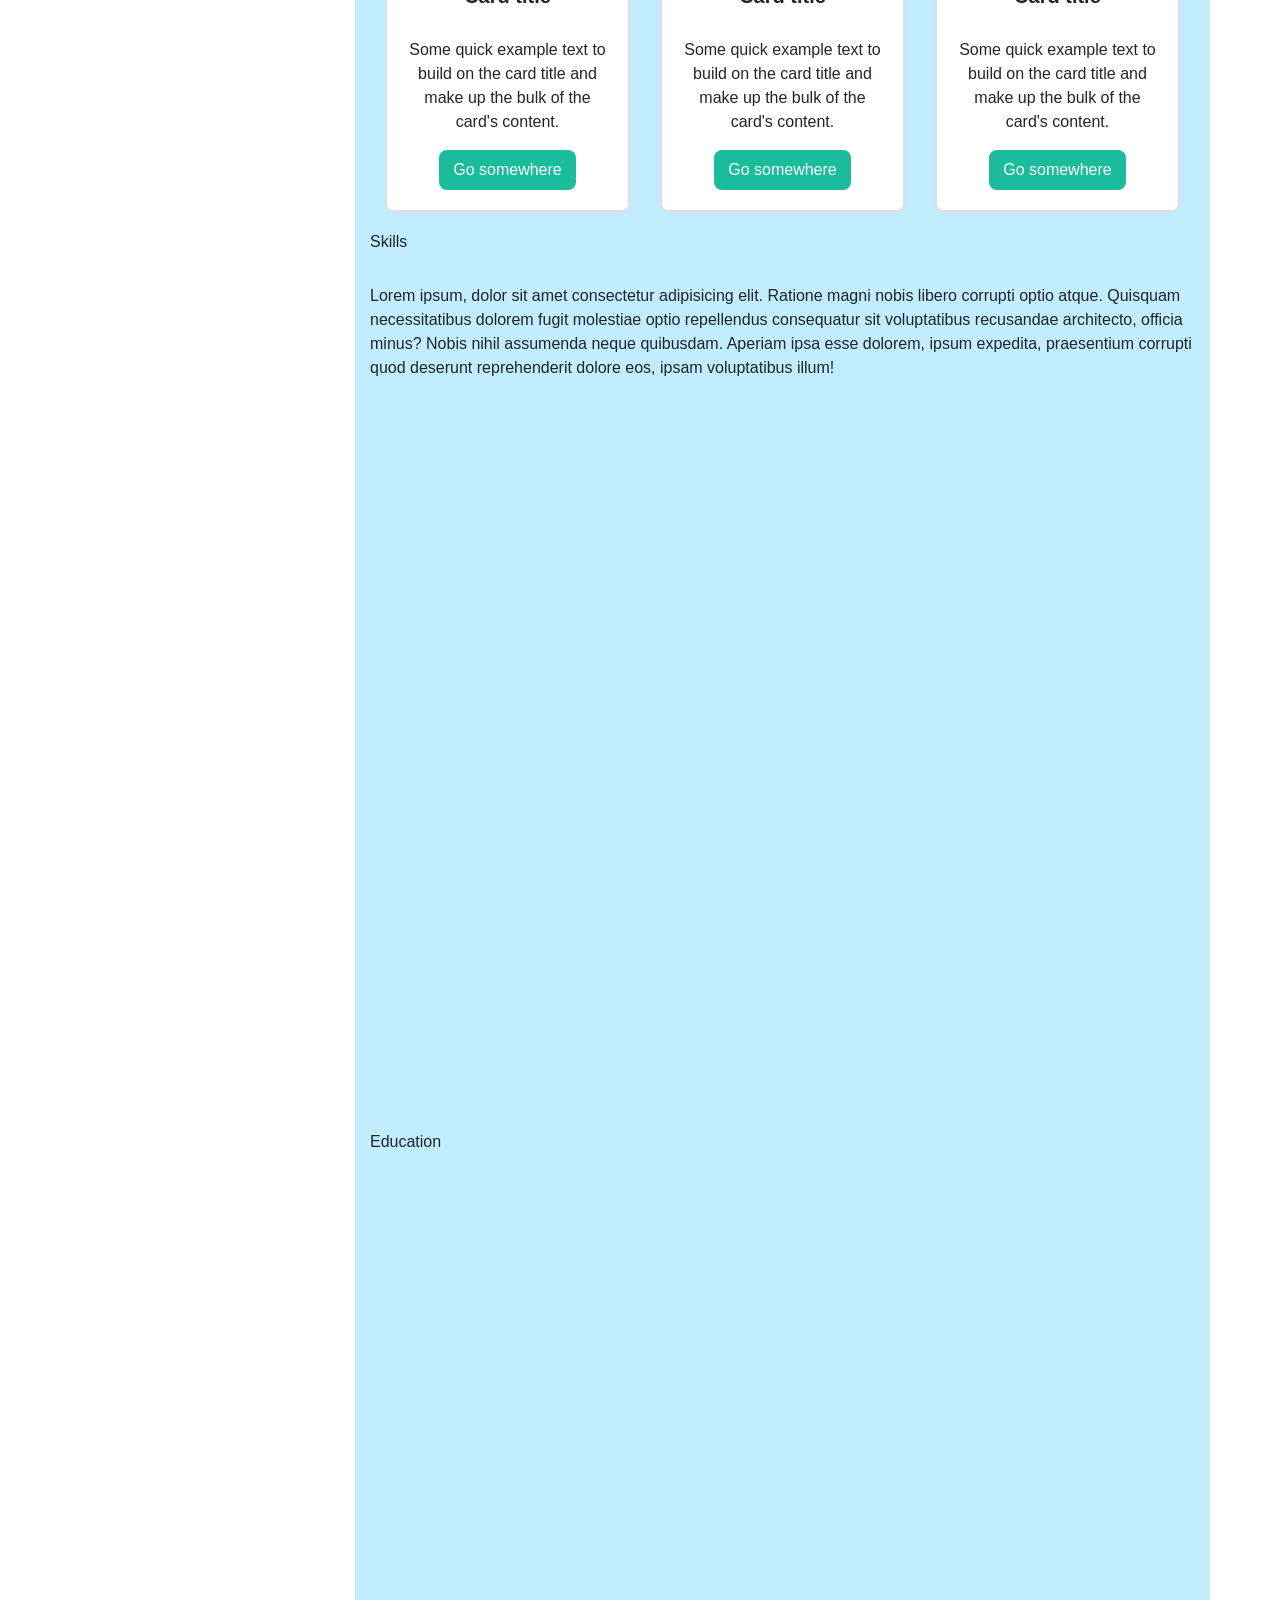
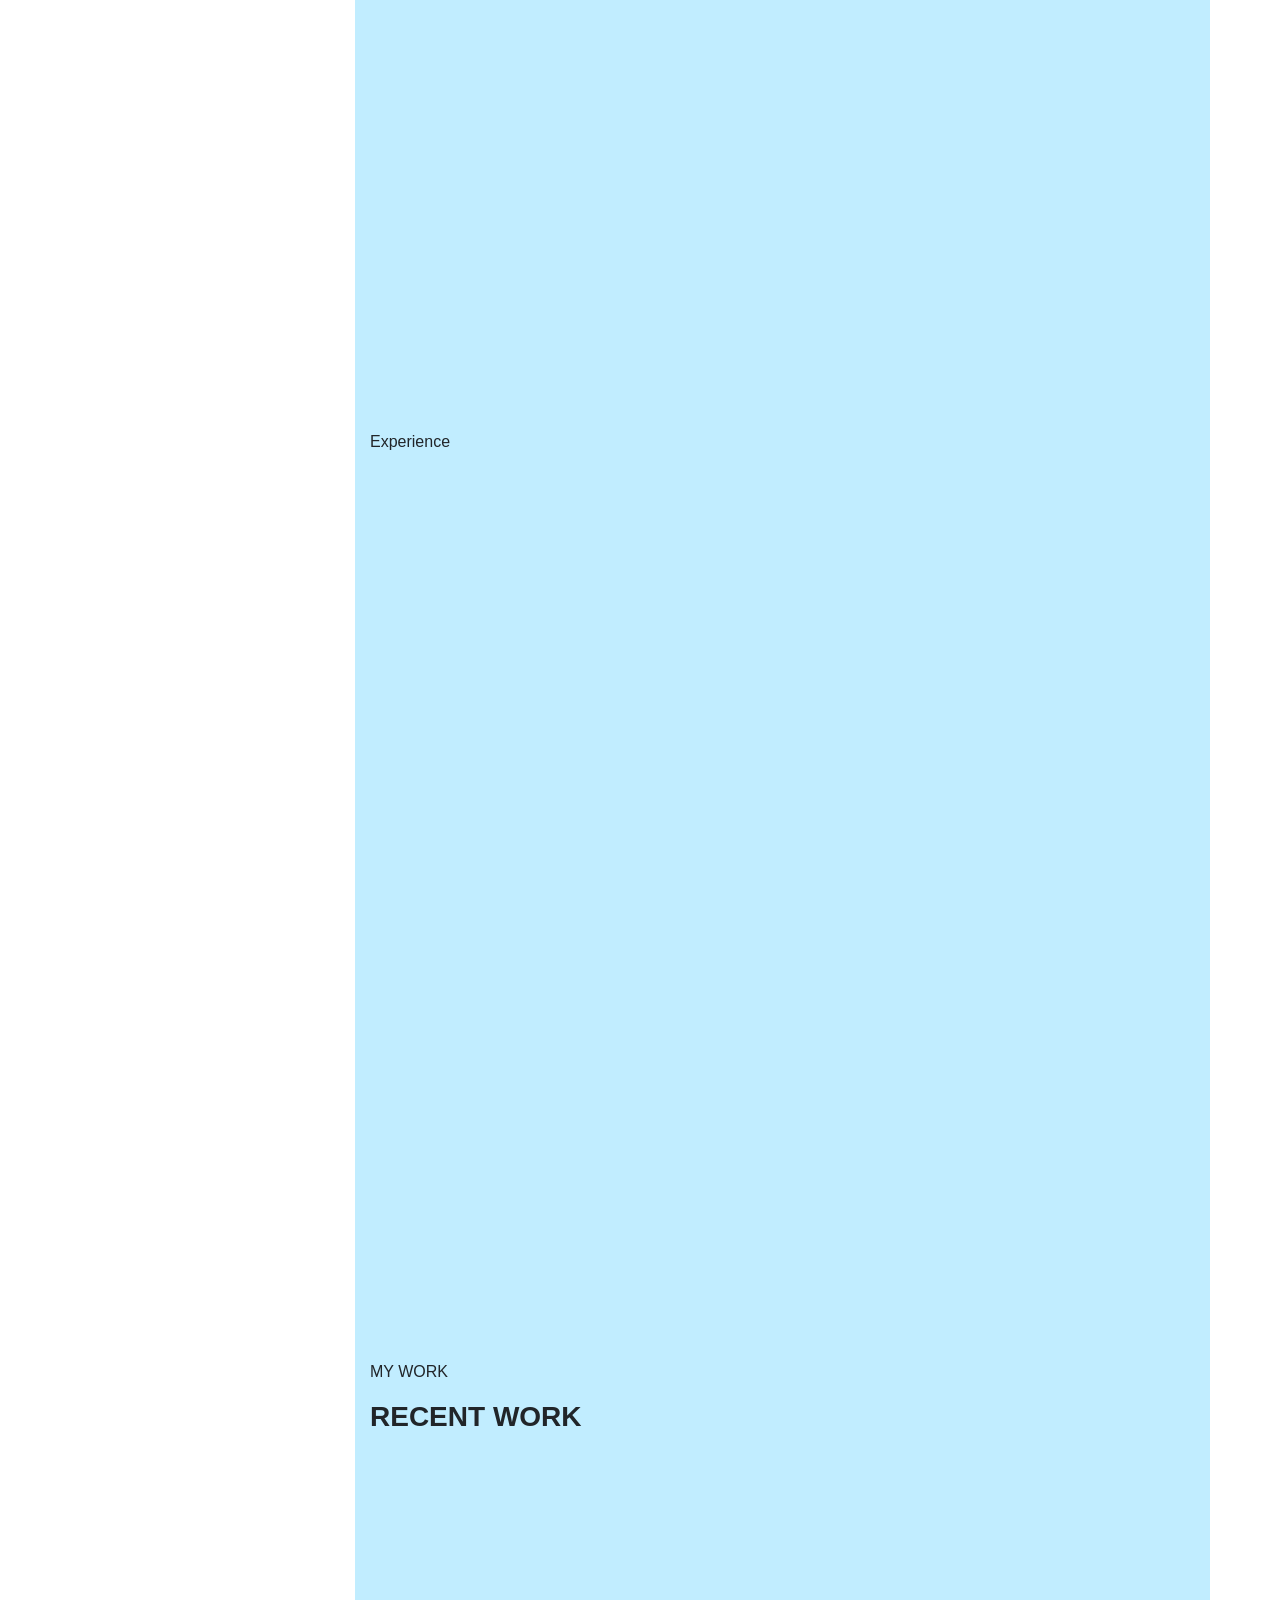
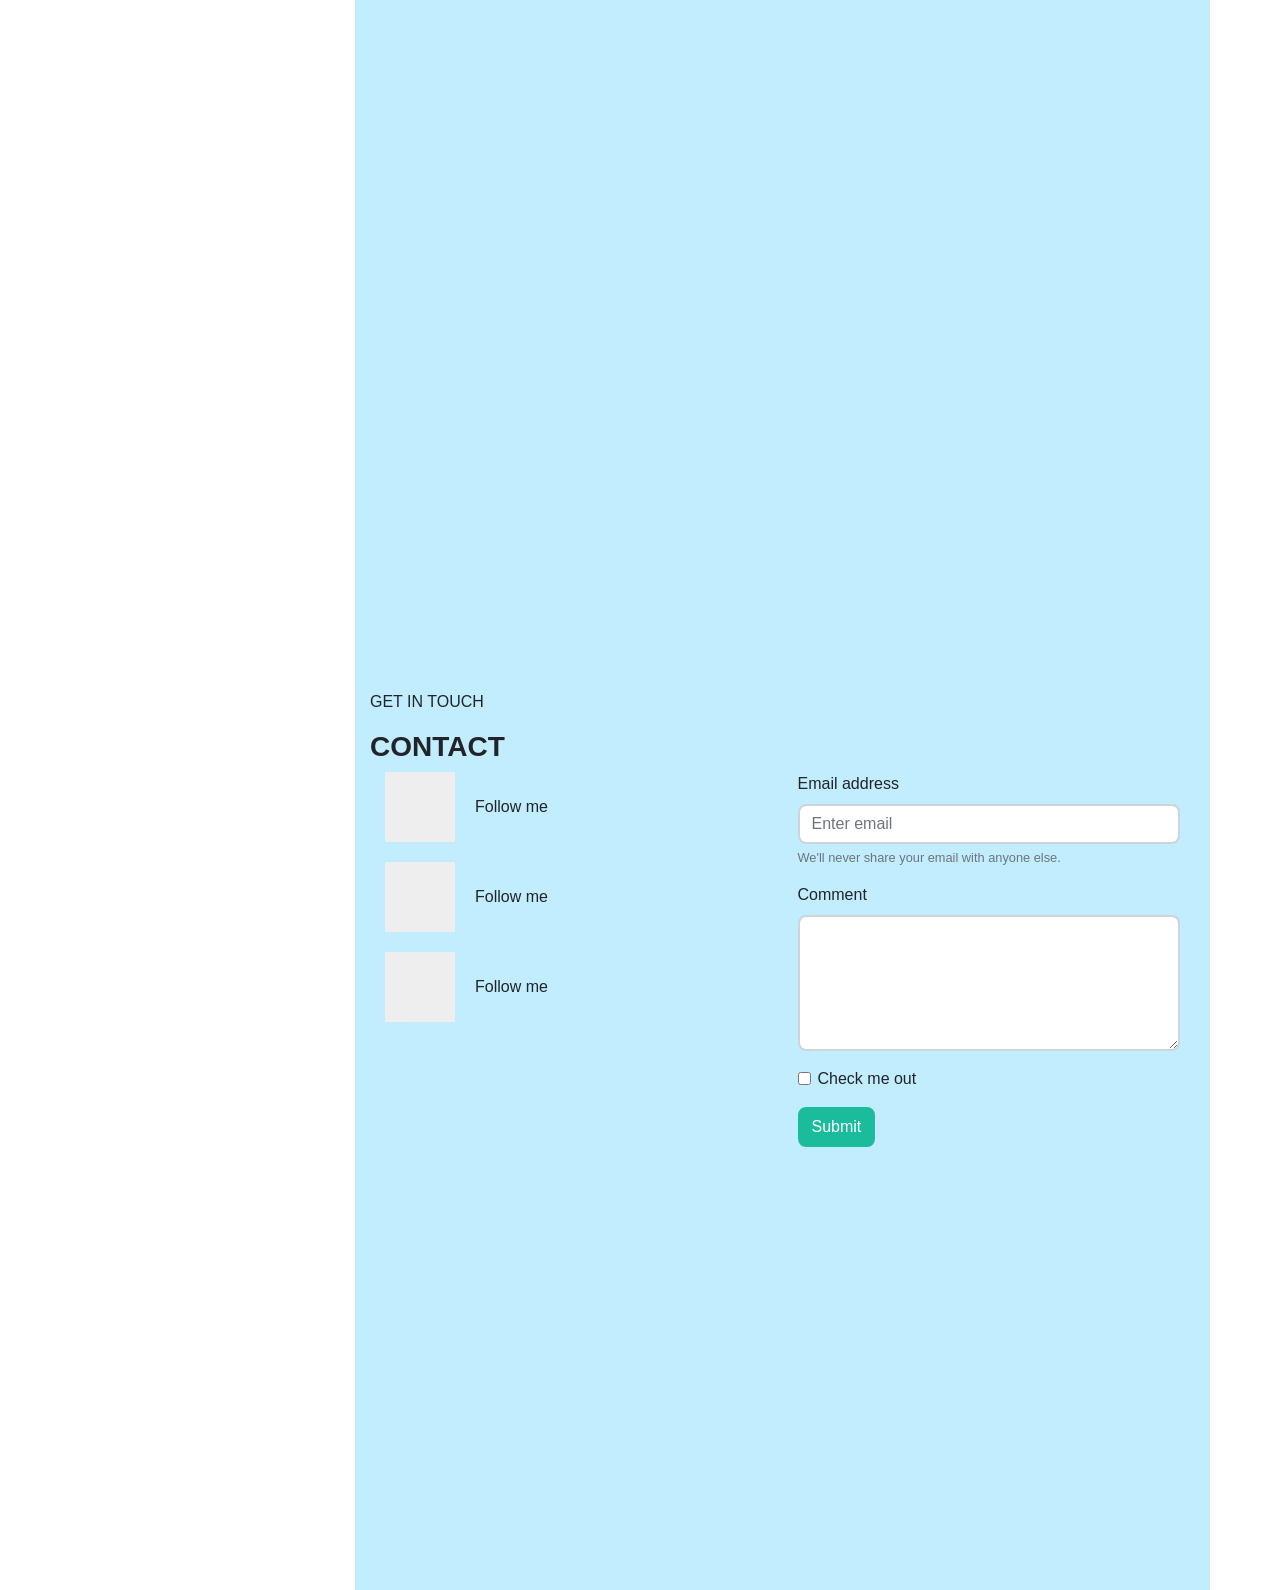
==== commit 9837aabf: "animation added" ====
--- a/index.html
+++ b/index.html
@@ -46,13 +46,13 @@
                                             <div class="row">
                                                 <div class="col-md-4">
                                                     <div class="card">
-                                                    <div class="hex-img">
+                                                    <div class="hex-img" id="bird">
                                                         <i class="fab fa-twitter"></i>
                                                     </div>
                                                         <div class="card-body">
                                                             <h5 class="card-title">Card title</h5>
                                                             <p class="card-text">Some quick example text to build on the card title and make up the bulk of the card's content.</p>
-                                                            <a href="#" class="btn btn-primary">Go somewhere</a>
+                                                            <a href="#" class="btn btn-primary" id="fly">Go somewhere</a>
                                                         </div>
                                                     </div>
                                                 </div>
@@ -80,7 +80,8 @@
                                                         </div>
                                                     </div>
                                                 </div>
-                                                    <div class="card col-md-4">
+                                                    <div class="col-md-4">
+                                                            <div class="card">
                                                             <div class="hex-img hex-img-orange">
                                                                     <i class="fab fa-facebook"></i>
                                                                 </div>
@@ -90,22 +91,31 @@
                                                                 <a href="#" class="btn btn-primary">Go somewhere</a>
                                                             </div>
                                                         </div>
-                                                        <div class="card col-md-4">
-                                                            <img src="..." class="card-img-top" alt="...">
+                                                    </div>
+                                                        <div class="col-md-4">
+                                                                <div class="card">
+                                                                <div class="hex-img hex-img-orange">
+                                                                        <i class="fab fa-facebook"></i>
+                                                                    </div>
                                                             <div class="card-body">
                                                                 <h5 class="card-title">Card title</h5>
                                                                 <p class="card-text">Some quick example text to build on the card title and make up the bulk of the card's content.</p>
                                                                 <a href="#" class="btn btn-primary">Go somewhere</a>
                                                             </div>
                                                         </div>
-                                                        <div class="card col-md-4">
-                                                            <img src="..." class="card-img-top" alt="...">
+                                                    </div>
+                                                        <div class="col-md-4">
+                                                                <div class="card">
+                                                                <div class="hex-img hex-img-orange">
+                                                                        <i class="fab fa-facebook"></i>
+                                                                    </div>
                                                             <div class="card-body">
                                                                 <h5 class="card-title">Card title</h5>
                                                                 <p class="card-text">Some quick example text to build on the card title and make up the bulk of the card's content.</p>
                                                                 <a href="#" class="btn btn-primary">Go somewhere</a>
                                                             </div>
                                                         </div>
+                                                    </div>
                                             </div>
                                         </div>
                     </section>
@@ -190,7 +200,7 @@
     <script src="vendor/bootstrap/js/bootstrap.bundle.min.js"></script>
 
     <!-- Custom scripts for this template -->
-    <script src="js/portfolio.min.js"></script>
+    <script src="js/portfolio.js"></script>
 </body>
 
 </html>
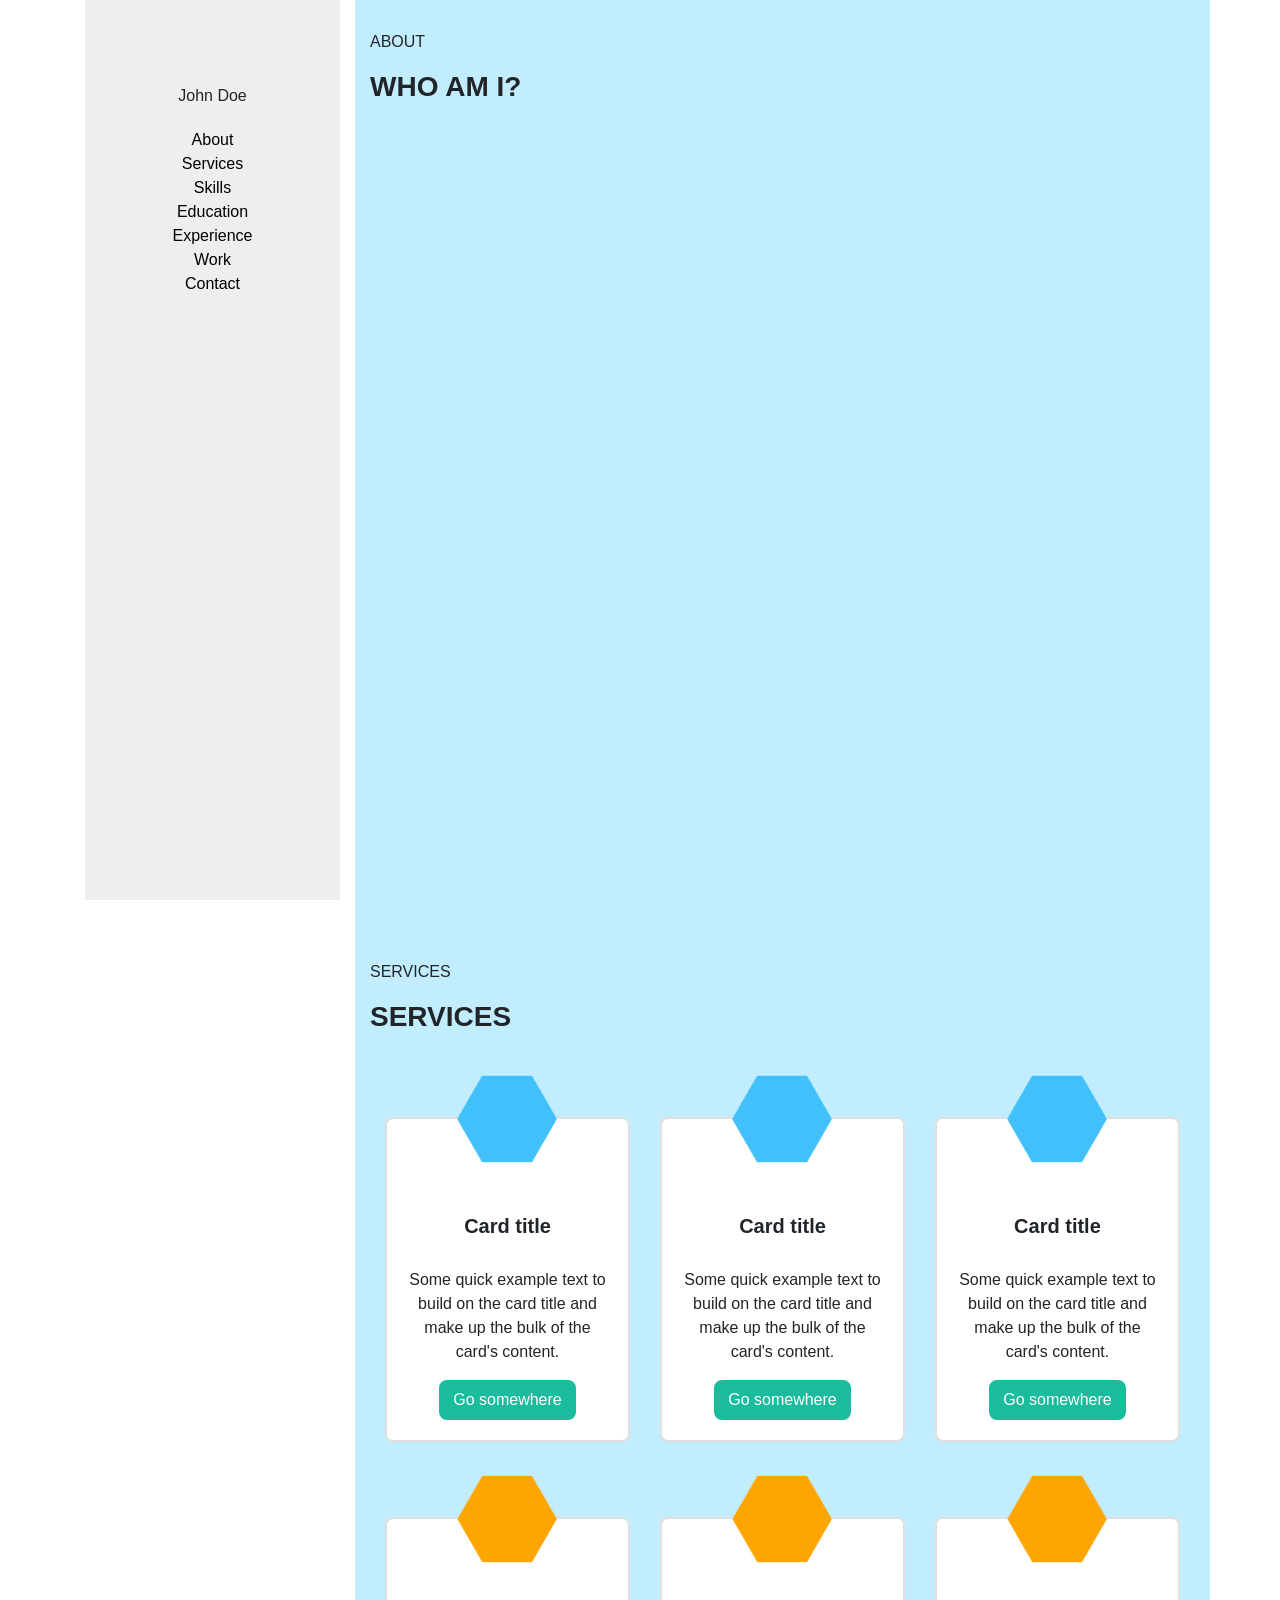
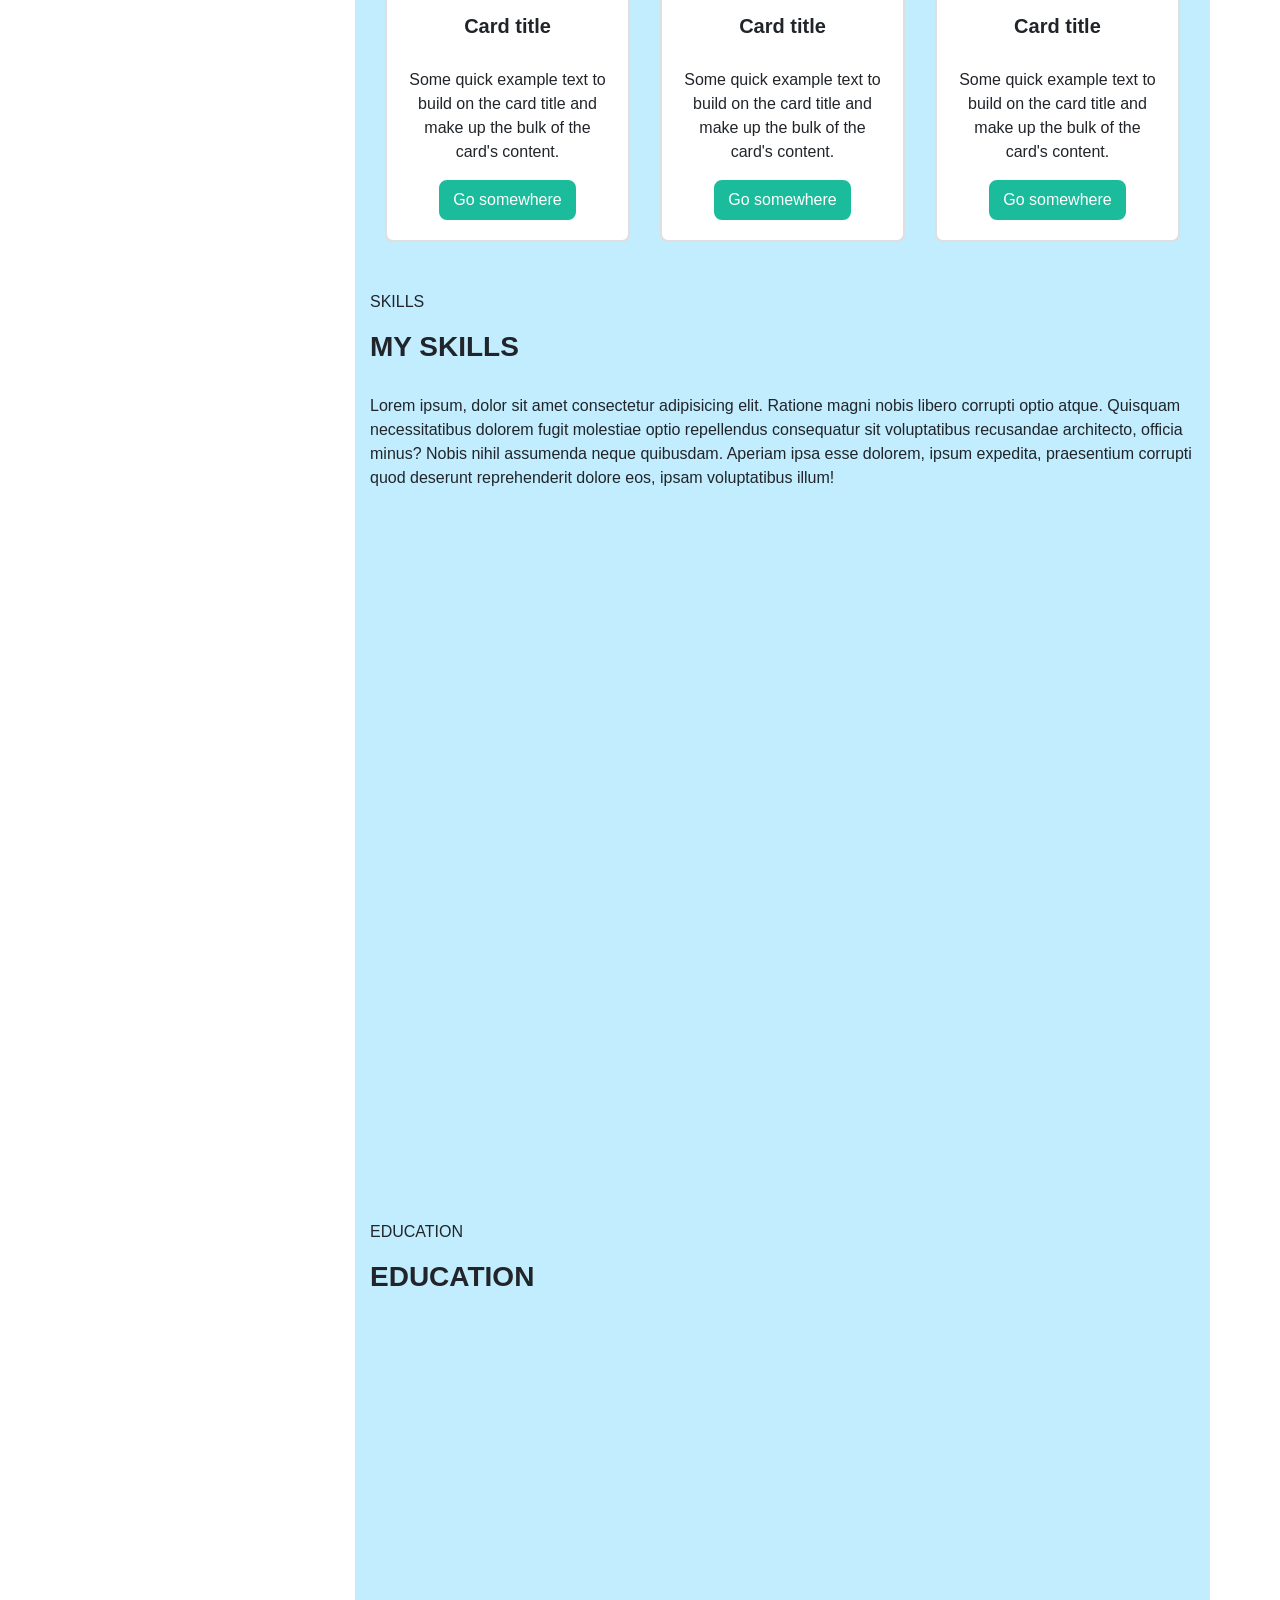
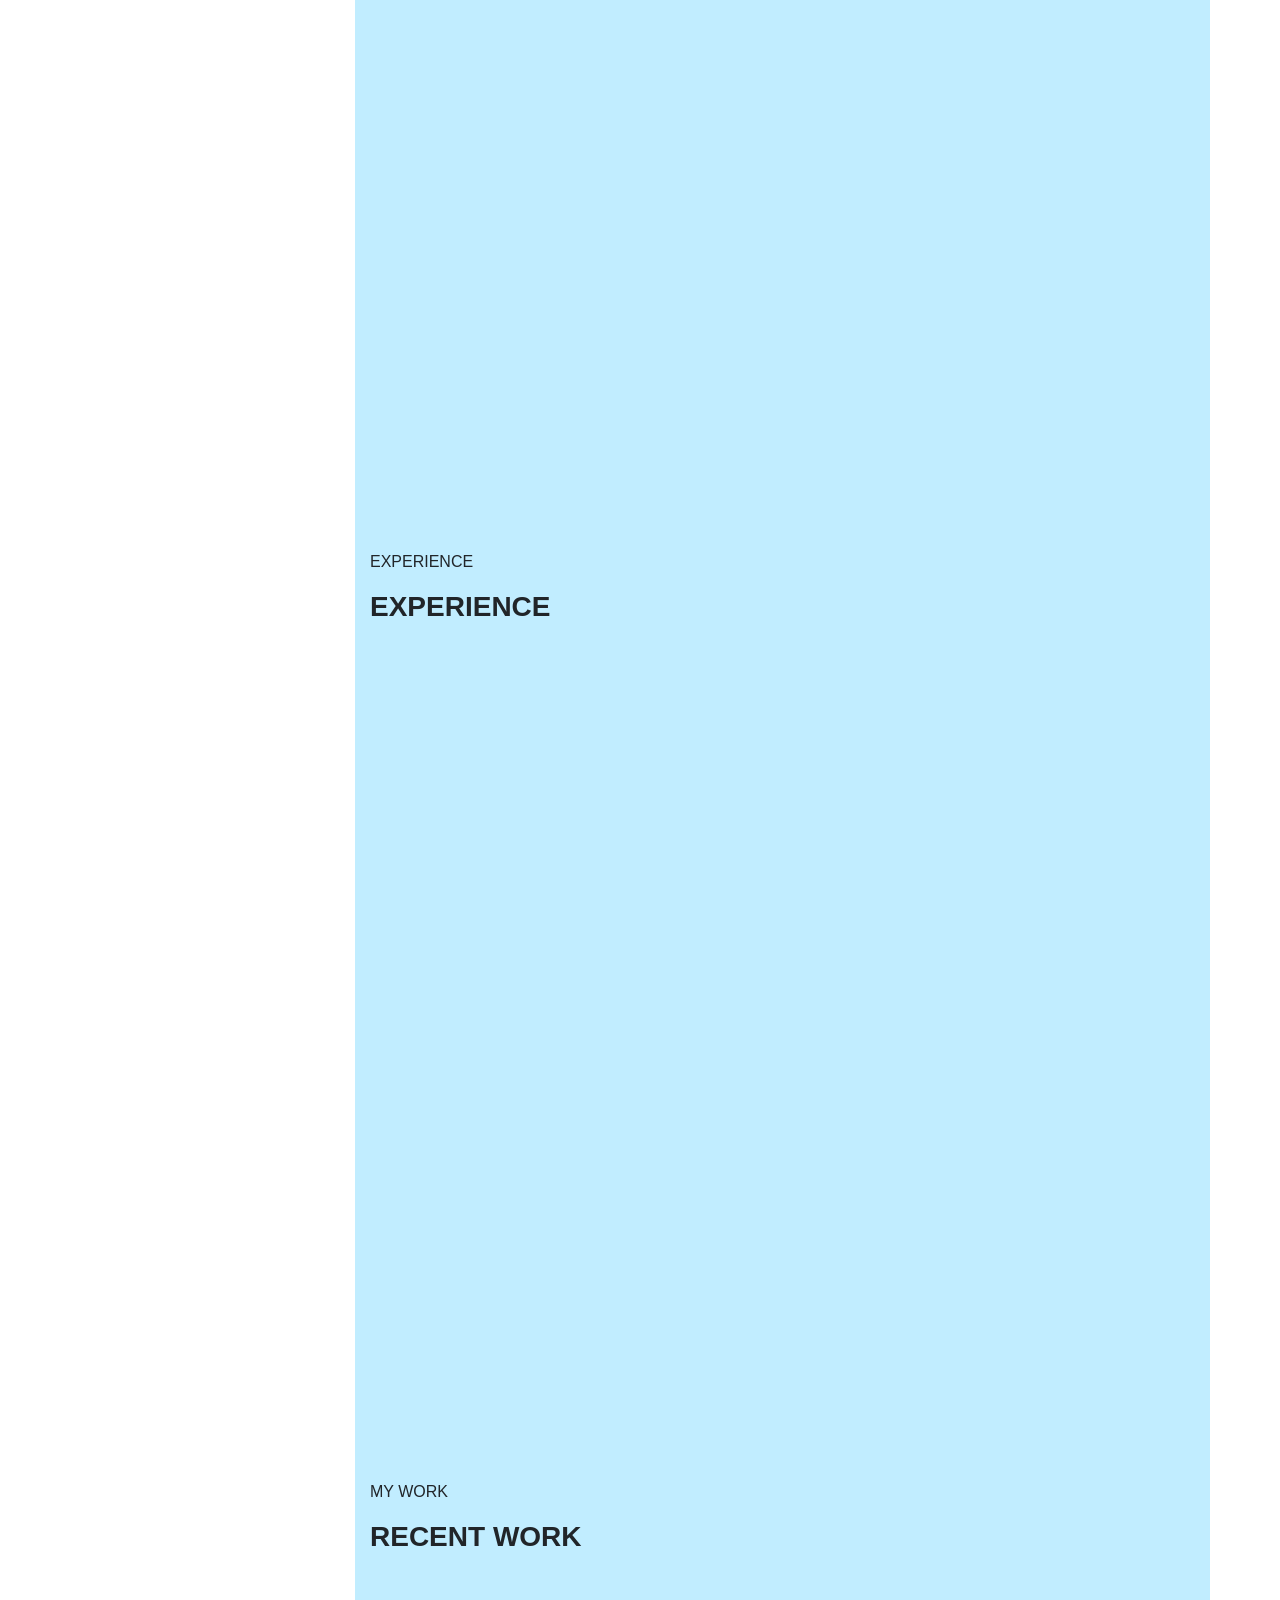
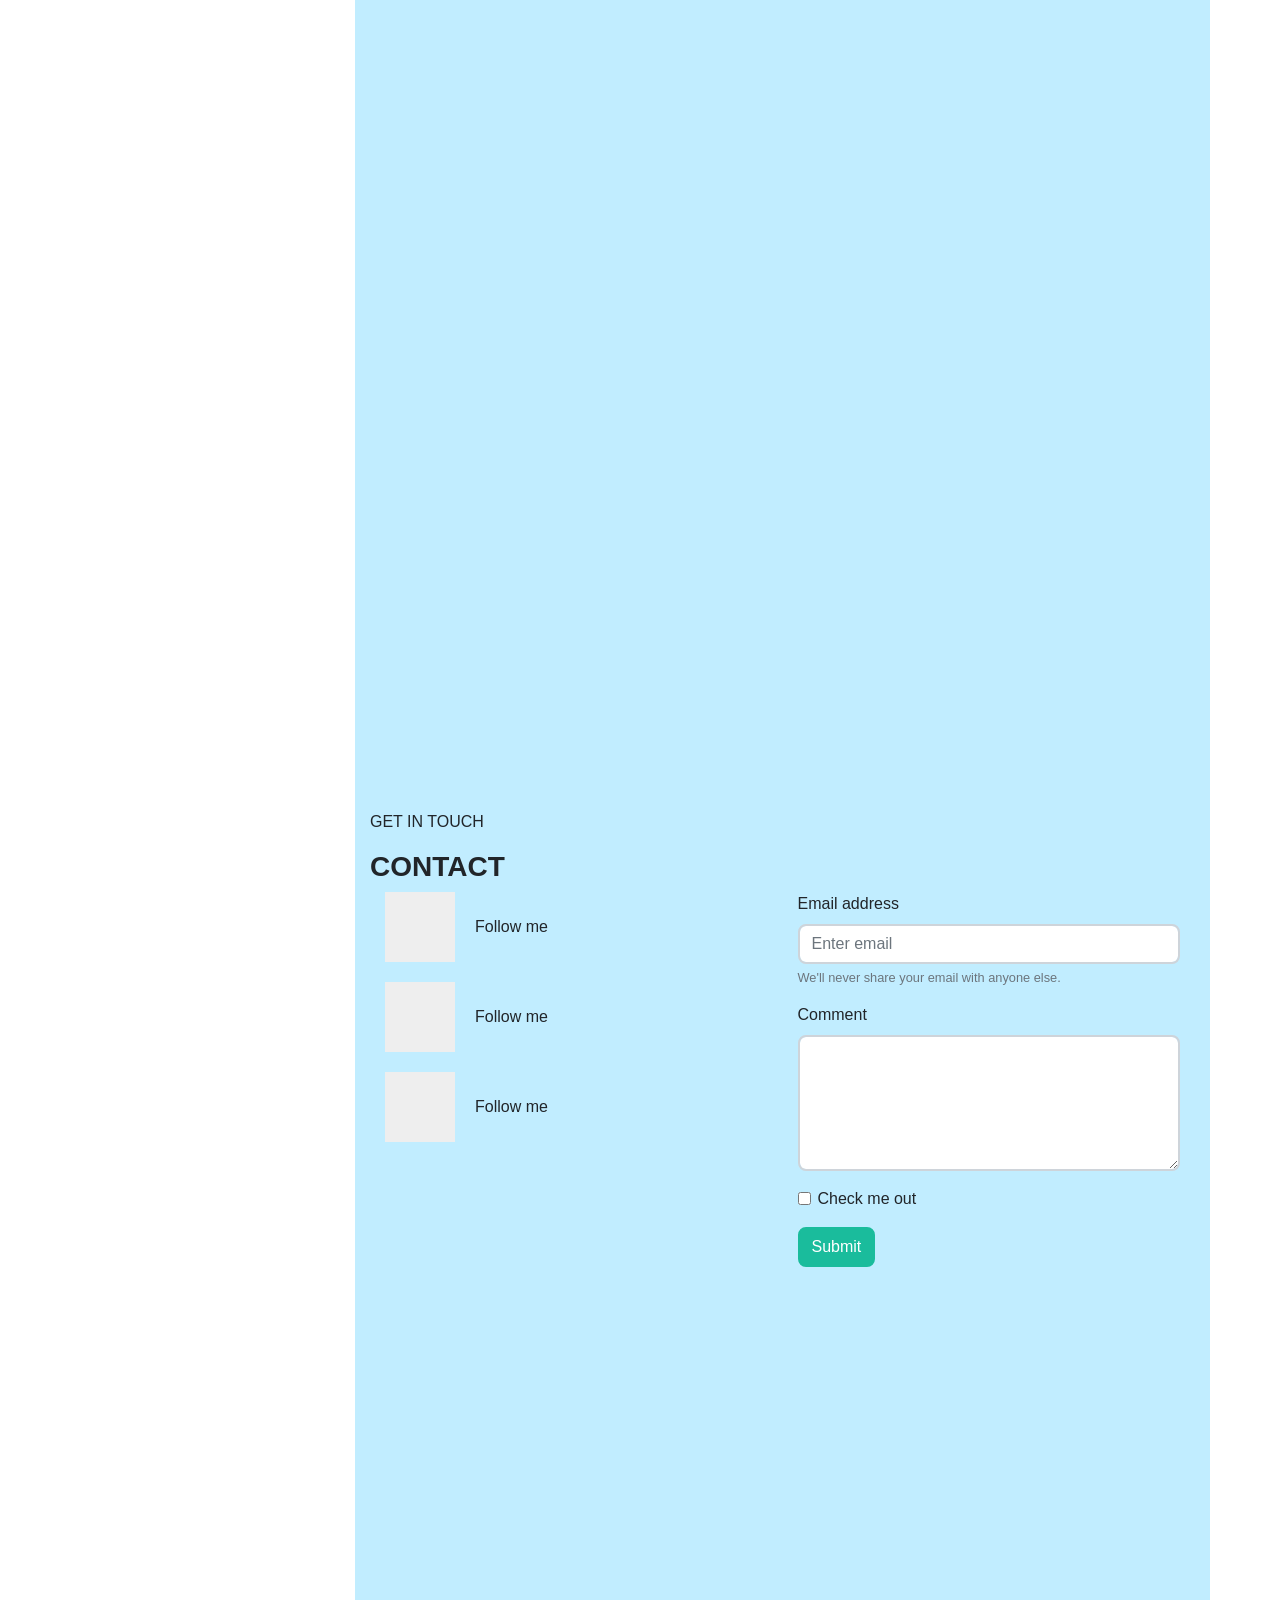
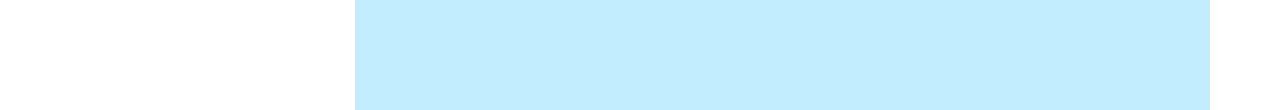
==== commit 3b2c14a9: "pop-up added on card click" ====
--- a/index.html
+++ b/index.html
@@ -14,6 +14,7 @@
 </head>
 
 <body>
+    <div class="overlay"></div>
     <main>
         <div class="container">
             <div class="row">
@@ -36,109 +37,134 @@
                 </div>
                 <div class="col-md-9 main-content">
                     <section id="about">
-                        About
+                        <p class="cards">About</p>
+                        <h3>Who am I?</h3>
                     </section>
                     <section id="services">
-                            <p class="cards">SERVICES</p>
-                        <h3>SERVICES</h3>
+                        <p class="cards">Services</p>
+                        <h3>Services</h3>
                         <div class="wrapper-card-elements">
-                        <div class="container-fluid">
-                                            <div class="row">
-                                                <div class="col-md-4">
-                                                    <div class="card">
-                                                    <div class="hex-img" id="bird">
-                                                        <i class="fab fa-twitter"></i>
-                                                    </div>
-                                                        <div class="card-body">
-                                                            <h5 class="card-title">Card title</h5>
-                                                            <p class="card-text">Some quick example text to build on the card title and make up the bulk of the card's content.</p>
-                                                            <a href="#" class="btn btn-primary" id="fly">Go somewhere</a>
-                                                        </div>
-                                                    </div>
+                            <div class="container-fluid">
+                                <div class="row">
+                                    <div class="col-md-4">
+                                        <div class="card">
+                                            <div class="hex-img" id="bird">
+                                                <i class="fab fa-twitter"></i>
+                                            </div>
+                                            <div class="card-body">
+                                                <h5 class="card-title">Card title</h5>
+                                                <p class="card-text">Some quick example text to build on the card title
+                                                    and make up the bulk of the card's content.</p>
+                                                <a href="#" class="btn btn-primary open-popup" id="fly">Go somewhere</a>
+                                                <div class="popup">
+                                                    <div class="popup-header">
+                                                    Info
+                                                    <a href="#" class="close-popup">Close</a></div>
+                                                    <p>
+                                                        Lorem ipsum dolor sit amet, consectetur adipisicing elit. Unde
+                                                        numquam consectetur voluptatibus iure odio quod porro quaerat
+                                                        tenetur quam provident!
+                                                    </p>
                                                 </div>
-                                                    <div class="col-md-4" >
-                                                            <div class="card">
-                                                            <div class="hex-img">
-                                                                    <i class="fab fa-twitter"></i>
-                                                                </div>
-                                                        <div class="card-body">
-                                                            <h5 class="card-title">Card title</h5>
-                                                            <p class="card-text">Some quick example text to build on the card title and make up the bulk of the card's content.</p>
-                                                            <a href="#" class="btn btn-primary">Go somewhere</a>
-                                                        </div>
-                                                    </div>
-                                                </div>
-                                                    <div class="col-md-4" >
-                                                            <div class="card">
-                                                            <div class="hex-img">
-                                                                    <i class="fab fa-twitter"></i>
-                                                                </div>
-                                                        <div class="card-body">
-                                                            <h5 class="card-title">Card title</h5>
-                                                            <p class="card-text">Some quick example text to build on the card title and make up the bulk of the card's content.</p>
-                                                            <a href="#" class="btn btn-primary">Go somewhere</a>
-                                                        </div>
-                                                    </div>
-                                                </div>
-                                                    <div class="col-md-4">
-                                                            <div class="card">
-                                                            <div class="hex-img hex-img-orange">
-                                                                    <i class="fab fa-facebook"></i>
-                                                                </div>
-                                                            <div class="card-body">
-                                                                <h5 class="card-title">Card title</h5>
-                                                                <p class="card-text">Some quick example text to build on the card title and make up the bulk of the card's content.</p>
-                                                                <a href="#" class="btn btn-primary">Go somewhere</a>
-                                                            </div>
-                                                        </div>
-                                                    </div>
-                                                        <div class="col-md-4">
-                                                                <div class="card">
-                                                                <div class="hex-img hex-img-orange">
-                                                                        <i class="fab fa-facebook"></i>
-                                                                    </div>
-                                                            <div class="card-body">
-                                                                <h5 class="card-title">Card title</h5>
-                                                                <p class="card-text">Some quick example text to build on the card title and make up the bulk of the card's content.</p>
-                                                                <a href="#" class="btn btn-primary">Go somewhere</a>
-                                                            </div>
-                                                        </div>
-                                                    </div>
-                                                        <div class="col-md-4">
-                                                                <div class="card">
-                                                                <div class="hex-img hex-img-orange">
-                                                                        <i class="fab fa-facebook"></i>
-                                                                    </div>
-                                                            <div class="card-body">
-                                                                <h5 class="card-title">Card title</h5>
-                                                                <p class="card-text">Some quick example text to build on the card title and make up the bulk of the card's content.</p>
-                                                                <a href="#" class="btn btn-primary">Go somewhere</a>
-                                                            </div>
-                                                        </div>
-                                                    </div>
-                                            </div>
-                                        </div>
+                                            </div>
+                                        </div>
+                                    </div>
+
+                                    <div class="col-md-4">
+                                        <div class="card">
+                                            <div class="hex-img" id="bird">
+                                                <i class="fab fa-twitter"></i>
+                                            </div>
+                                            <div class="card-body">
+                                                <h5 class="card-title">Card title</h5>
+                                                <p class="card-text">Some quick example text to build on the card title
+                                                    and make up the bulk of the card's content.</p>
+                                                <a href="#" class="btn btn-primary" id="fly">Go somewhere</a>
+                                            </div>
+                                        </div>
+                                    </div>
+                                    <div class="col-md-4">
+                                        <div class="card">
+                                            <div class="hex-img">
+                                                <i class="fab fa-twitter"></i>
+                                            </div>
+                                            <div class="card-body">
+                                                <h5 class="card-title">Card title</h5>
+                                                <p class="card-text">Some quick example text to build on the card title
+                                                    and make up the bulk of the card's content.</p>
+                                                <a href="#" class="btn btn-primary">Go somewhere</a>
+                                            </div>
+                                        </div>
+                                    </div>
+                                    <div class="col-md-4">
+                                        <div class="card">
+                                            <div class="hex-img hex-img-orange">
+                                                <i class="fab fa-facebook"></i>
+                                            </div>
+                                            <div class="card-body">
+                                                <h5 class="card-title">Card title</h5>
+                                                <p class="card-text">Some quick example text to build on the card title
+                                                    and make up the bulk of the card's content.</p>
+                                                <a href="#" class="btn btn-primary">Go somewhere</a>
+                                            </div>
+                                        </div>
+                                    </div>
+                                    <div class="col-md-4">
+                                        <div class="card">
+                                            <div class="hex-img hex-img-orange">
+                                                <i class="fab fa-facebook"></i>
+                                            </div>
+                                            <div class="card-body">
+                                                <h5 class="card-title">Card title</h5>
+                                                <p class="card-text">Some quick example text to build on the card title
+                                                    and make up the bulk of the card's content.</p>
+                                                <a href="#" class="btn btn-primary">Go somewhere</a>
+                                            </div>
+                                        </div>
+                                    </div>
+                                    <div class="col-md-4">
+                                        <div class="card">
+                                            <div class="hex-img hex-img-orange">
+                                                <i class="fab fa-facebook"></i>
+                                            </div>
+                                            <div class="card-body">
+                                                <h5 class="card-title">Card title</h5>
+                                                <p class="card-text">Some quick example text to build on the card title
+                                                    and make up the bulk of the card's content.</p>
+                                                <a href="#" class="btn btn-primary">Go somewhere</a>
+                                            </div>
+                                        </div>
+                                    </div>
+                                </div>
+                            </div>
                     </section>
                     <section id="skills">
-                        Skills
+                        <p class="cards">Skills</p>
+                        <h3>My skills</h3>
                         <p>
-                            Lorem ipsum, dolor sit amet consectetur adipisicing elit. Ratione magni nobis libero corrupti optio atque. Quisquam necessitatibus dolorem fugit molestiae optio repellendus consequatur sit voluptatibus recusandae architecto, officia minus? Nobis nihil assumenda neque quibusdam. Aperiam ipsa esse dolorem, ipsum expedita, praesentium corrupti quod deserunt reprehenderit dolore eos, ipsam voluptatibus illum!
+                            Lorem ipsum, dolor sit amet consectetur adipisicing elit. Ratione magni nobis libero
+                            corrupti optio atque. Quisquam necessitatibus dolorem fugit molestiae optio repellendus
+                            consequatur sit voluptatibus recusandae architecto, officia minus? Nobis nihil assumenda
+                            neque quibusdam. Aperiam ipsa esse dolorem, ipsum expedita, praesentium corrupti quod
+                            deserunt reprehenderit dolore eos, ipsam voluptatibus illum!
                         </p>
                     </section>
                     <section id="education">
-                        Education
+                        <p class="cards">Education</p>
+                        <h3>Education</h3>
                     </section>
                     <section id="experience">
-                        Experience
+                        <p class="cards">Experience</p>
+                        <h3>Experience</h3>
                     </section>
                     <section id="work">
-                        <p class="my-work">MY WORK</p>
-                        <h3>RECENT WORK</h3>
+                        <p class="my-work cards">My work</p>
+                        <h3>Recent work</h3>
                     </section>
 
                     <section id="contact">
-                        <p class="label">GET IN TOUCH</p>
-                        <h3>CONTACT</h3>
+                        <p class="label cards">Get in touch</p>
+                        <h3>Contact</h3>
                         <div class="container-fluid">
                             <div class="row">
                                 <div class="col-md-6">
@@ -173,8 +199,10 @@
                                     <form>
                                         <div class="form-group">
                                             <label for="exampleInputEmail1">Email address</label>
-                                            <input type="email" class="form-control" id="exampleInputEmail1" aria-describedby="emailHelp" placeholder="Enter email">
-                                            <small id="emailHelp" class="form-text text-muted">We'll never share your email with anyone else.</small>
+                                            <input type="email" class="form-control" id="exampleInputEmail1"
+                                                aria-describedby="emailHelp" placeholder="Enter email">
+                                            <small id="emailHelp" class="form-text text-muted">We'll never share your
+                                                email with anyone else.</small>
                                         </div>
                                         <div class="form-group">
                                             <label for="comment-input">Comment</label>
@@ -190,9 +218,9 @@
                             </div>
                         </div>
                     </section>
-                    </div>
                 </div>
             </div>
+        </div>
     </main>
 
     <!-- Bootstrap core JavaScript -->
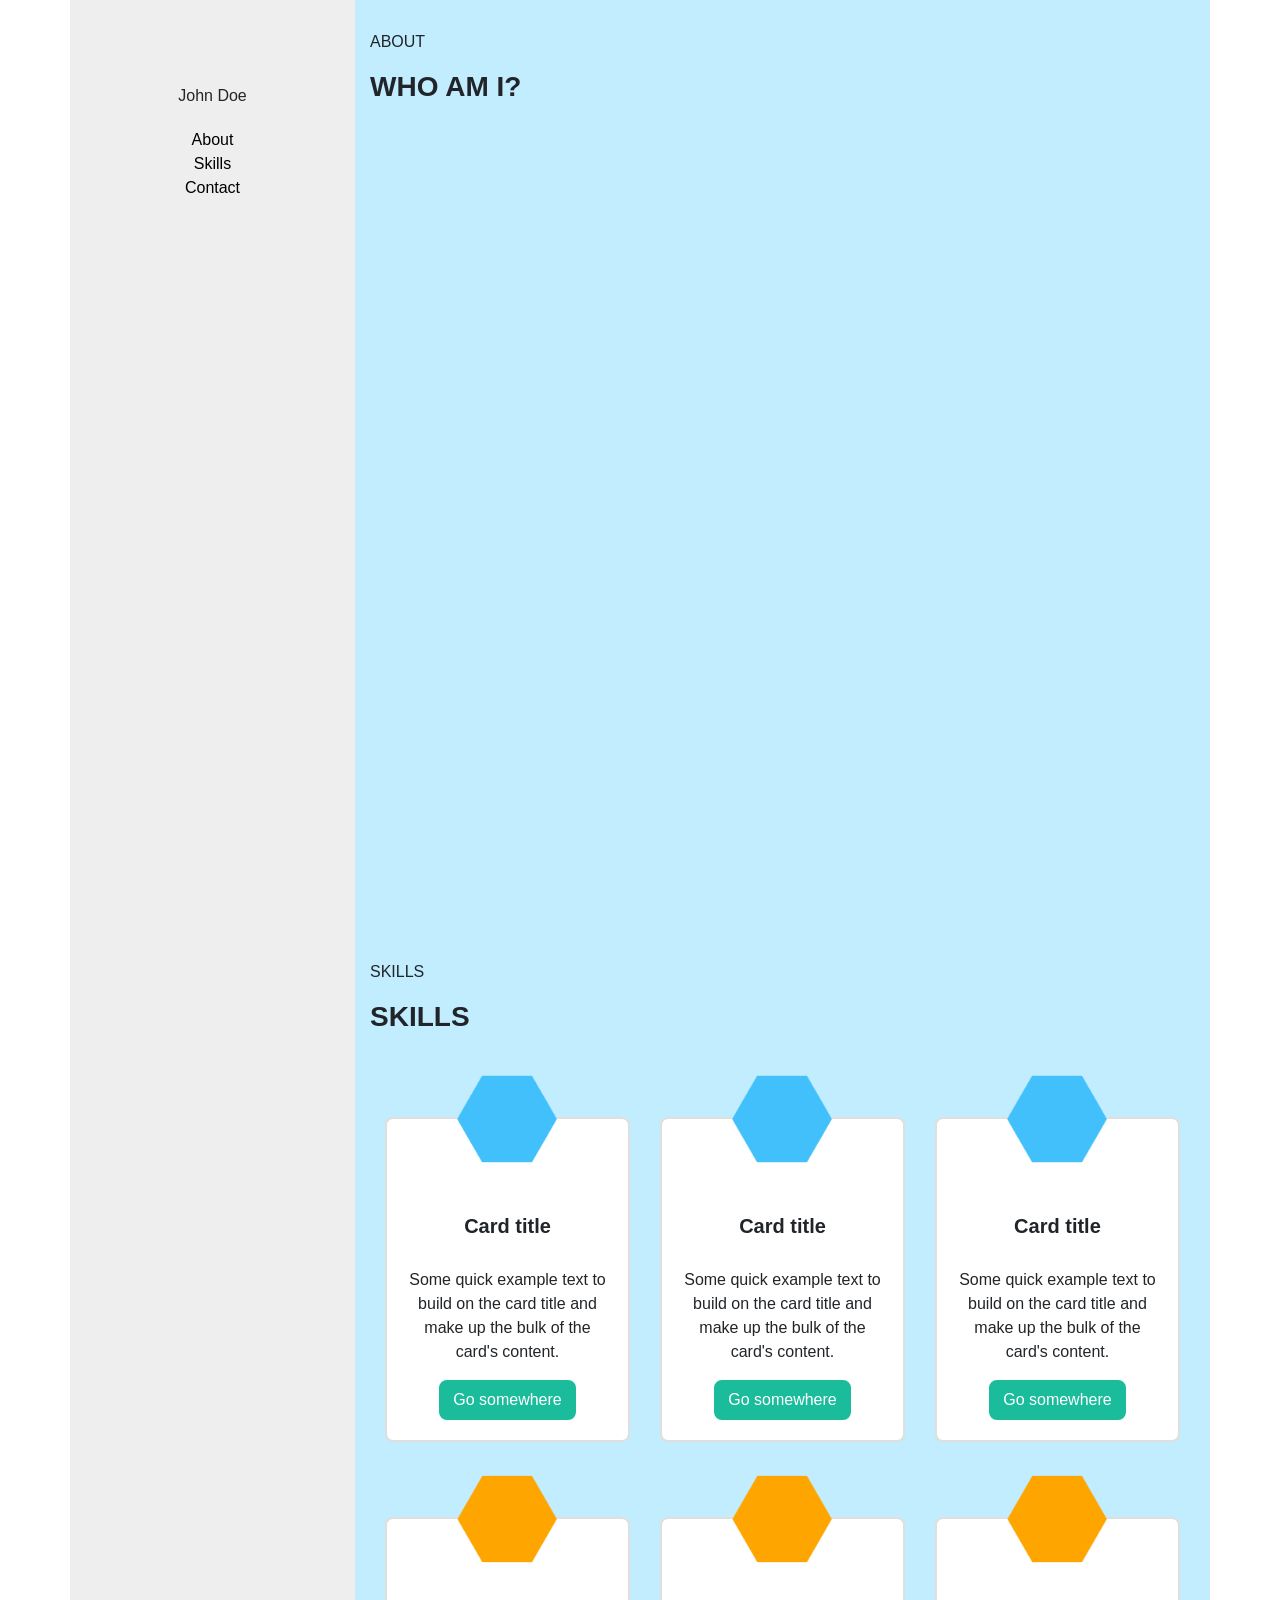
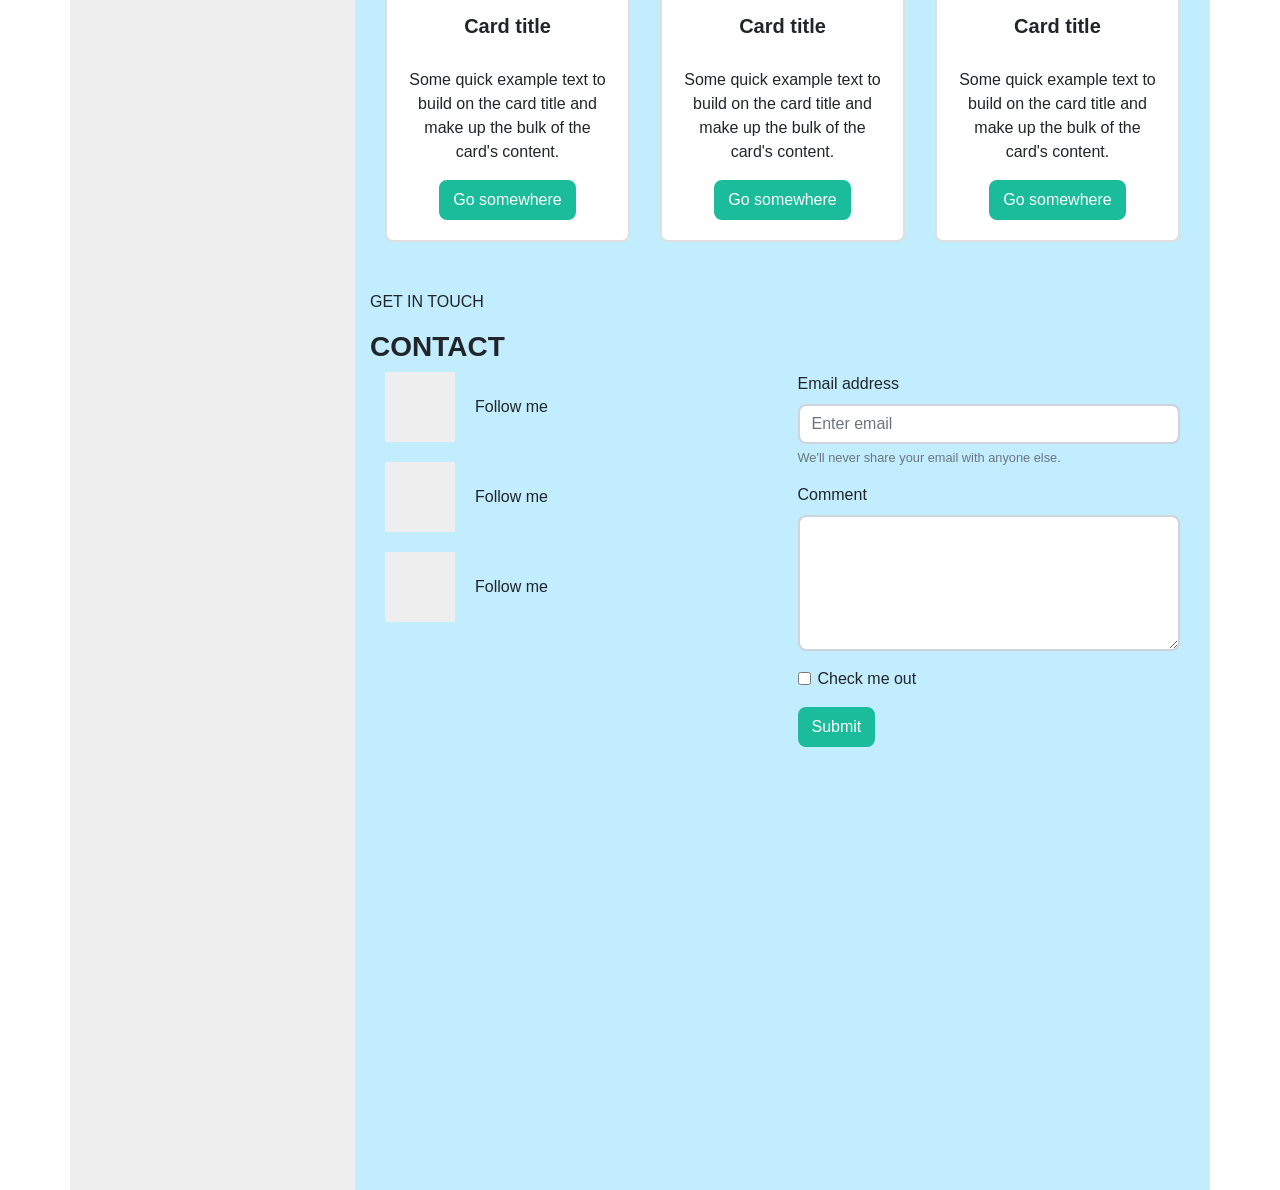
==== commit b257f767: "change responsiveness" ====
--- a/index.html
+++ b/index.html
@@ -15,10 +15,23 @@
 
 <body>
     <div class="overlay"></div>
+    <div class="popup">
+        <a href="#" class="close-popup"><i class="fas fa-window-close"></i></a>
+        <div class="content">
+            <div class="popup-header">
+            Info
+            </div>
+            <p>
+                Lorem ipsum dolor sit amet, consectetur adipisicing elit. Unde
+                numquam consectetur voluptatibus iure odio quod porro quaerat
+                tenetur quam provident!
+            </p>
+        </div>
+    </div>
     <main>
         <div class="container">
             <div class="row">
-                <div class="col-md-3">
+                <div class="col-md-3 mobile-bg-grey">
                     <aside>
                         <div class="round-img">
                             <img src="http://placekitten.com/g/400/400" alt="">
@@ -26,11 +39,7 @@
                         <div class="name">John Doe</div>
                         <ul>
                             <li><a href="#about">About</a></li>
-                            <li><a href="#services">Services</a></li>
                             <li><a href="#skills">Skills</a></li>
-                            <li><a href="#education">Education</a></li>
-                            <li><a href="#experience">Experience</a></li>
-                            <li><a href="#work">Work</a></li>
                             <li><a href="#contact">Contact</a></li>
                         </ul>
                     </aside>
@@ -40,13 +49,13 @@
                         <p class="cards">About</p>
                         <h3>Who am I?</h3>
                     </section>
-                    <section id="services">
-                        <p class="cards">Services</p>
-                        <h3>Services</h3>
+                    <section id="skills">
+                        <p class="cards">Skills</p>
+                        <h3>Skills</h3>
                         <div class="wrapper-card-elements">
                             <div class="container-fluid">
                                 <div class="row">
-                                    <div class="col-md-4">
+                                    <div class="col-md-6 col-lg-4">
                                         <div class="card">
                                             <div class="hex-img" id="bird">
                                                 <i class="fab fa-twitter"></i>
@@ -55,22 +64,22 @@
                                                 <h5 class="card-title">Card title</h5>
                                                 <p class="card-text">Some quick example text to build on the card title
                                                     and make up the bulk of the card's content.</p>
-                                                <a href="#" class="btn btn-primary open-popup" id="fly">Go somewhere</a>
-                                                <div class="popup">
-                                                    <div class="popup-header">
-                                                    Info
-                                                    <a href="#" class="close-popup">Close</a></div>
-                                                    <p>
-                                                        Lorem ipsum dolor sit amet, consectetur adipisicing elit. Unde
-                                                        numquam consectetur voluptatibus iure odio quod porro quaerat
-                                                        tenetur quam provident!
-                                                    </p>
+                                                <a href="#" class="btn btn-primary open-popup" id="fly" data-id="1">Go somewhere</a>
+                                            </div>
+                                            <div class="content" data-id="1">
+                                                <div class="popup-header">
+                                                Info-1
                                                 </div>
-                                            </div>
-                                        </div>
-                                    </div>
-
-                                    <div class="col-md-4">
+                                                <p>
+                                                    Lorem ipsum dolor sit amet, consectetur adipisicing elit. Unde
+                                                    numquam consectetur voluptatibus iure odio quod porro quaerat
+                                                    tenetur quam provident!
+                                                </p>
+                                            </div>
+                                        </div>
+                                    </div>
+
+                                    <div class="col-md-6 col-lg-4">
                                         <div class="card">
                                             <div class="hex-img" id="bird">
                                                 <i class="fab fa-twitter"></i>
@@ -79,11 +88,21 @@
                                                 <h5 class="card-title">Card title</h5>
                                                 <p class="card-text">Some quick example text to build on the card title
                                                     and make up the bulk of the card's content.</p>
-                                                <a href="#" class="btn btn-primary" id="fly">Go somewhere</a>
-                                            </div>
-                                        </div>
-                                    </div>
-                                    <div class="col-md-4">
+                                                <a href="#" class="btn btn-primary open-popup" id="fly" data-id="2">Go somewhere</a>
+                                            </div>
+                                            <div class="content" data-id="2">
+                                                <div class="popup-header">
+                                                Info-2
+                                                </div>
+                                                <p>
+                                                    Lorem ipsum dolor sit amet, consectetur adipisicing elit. Unde
+                                                    numquam consectetur voluptatibus iure odio quod porro quaerat
+                                                    tenetur quam provident!
+                                                </p>
+                                            </div>
+                                        </div>
+                                    </div>
+                                    <div class="col-md-6 col-lg-4">
                                         <div class="card">
                                             <div class="hex-img">
                                                 <i class="fab fa-twitter"></i>
@@ -92,11 +111,11 @@
                                                 <h5 class="card-title">Card title</h5>
                                                 <p class="card-text">Some quick example text to build on the card title
                                                     and make up the bulk of the card's content.</p>
-                                                <a href="#" class="btn btn-primary">Go somewhere</a>
-                                            </div>
-                                        </div>
-                                    </div>
-                                    <div class="col-md-4">
+                                                <a href="#" class="btn btn-primary open-popup">Go somewhere</a>
+                                            </div>
+                                        </div>
+                                    </div>
+                                    <div class="col-md-6 col-lg-4">
                                         <div class="card">
                                             <div class="hex-img hex-img-orange">
                                                 <i class="fab fa-facebook"></i>
@@ -105,11 +124,11 @@
                                                 <h5 class="card-title">Card title</h5>
                                                 <p class="card-text">Some quick example text to build on the card title
                                                     and make up the bulk of the card's content.</p>
-                                                <a href="#" class="btn btn-primary">Go somewhere</a>
-                                            </div>
-                                        </div>
-                                    </div>
-                                    <div class="col-md-4">
+                                                <a href="#" class="btn btn-primary open-popup">Go somewhere</a>
+                                            </div>
+                                        </div>
+                                    </div>
+                                    <div class="col-md-6 col-lg-4">
                                         <div class="card">
                                             <div class="hex-img hex-img-orange">
                                                 <i class="fab fa-facebook"></i>
@@ -118,11 +137,11 @@
                                                 <h5 class="card-title">Card title</h5>
                                                 <p class="card-text">Some quick example text to build on the card title
                                                     and make up the bulk of the card's content.</p>
-                                                <a href="#" class="btn btn-primary">Go somewhere</a>
-                                            </div>
-                                        </div>
-                                    </div>
-                                    <div class="col-md-4">
+                                                <a href="#" class="btn btn-primary open-popup">Go somewhere</a>
+                                            </div>
+                                        </div>
+                                    </div>
+                                    <div class="col-md-6 col-lg-4">
                                         <div class="card">
                                             <div class="hex-img hex-img-orange">
                                                 <i class="fab fa-facebook"></i>
@@ -131,37 +150,13 @@
                                                 <h5 class="card-title">Card title</h5>
                                                 <p class="card-text">Some quick example text to build on the card title
                                                     and make up the bulk of the card's content.</p>
-                                                <a href="#" class="btn btn-primary">Go somewhere</a>
+                                                <a href="#" class="btn btn-primary open-popup">Go somewhere</a>
                                             </div>
                                         </div>
                                     </div>
                                 </div>
                             </div>
                     </section>
-                    <section id="skills">
-                        <p class="cards">Skills</p>
-                        <h3>My skills</h3>
-                        <p>
-                            Lorem ipsum, dolor sit amet consectetur adipisicing elit. Ratione magni nobis libero
-                            corrupti optio atque. Quisquam necessitatibus dolorem fugit molestiae optio repellendus
-                            consequatur sit voluptatibus recusandae architecto, officia minus? Nobis nihil assumenda
-                            neque quibusdam. Aperiam ipsa esse dolorem, ipsum expedita, praesentium corrupti quod
-                            deserunt reprehenderit dolore eos, ipsam voluptatibus illum!
-                        </p>
-                    </section>
-                    <section id="education">
-                        <p class="cards">Education</p>
-                        <h3>Education</h3>
-                    </section>
-                    <section id="experience">
-                        <p class="cards">Experience</p>
-                        <h3>Experience</h3>
-                    </section>
-                    <section id="work">
-                        <p class="my-work cards">My work</p>
-                        <h3>Recent work</h3>
-                    </section>
-
                     <section id="contact">
                         <p class="label cards">Get in touch</p>
                         <h3>Contact</h3>
